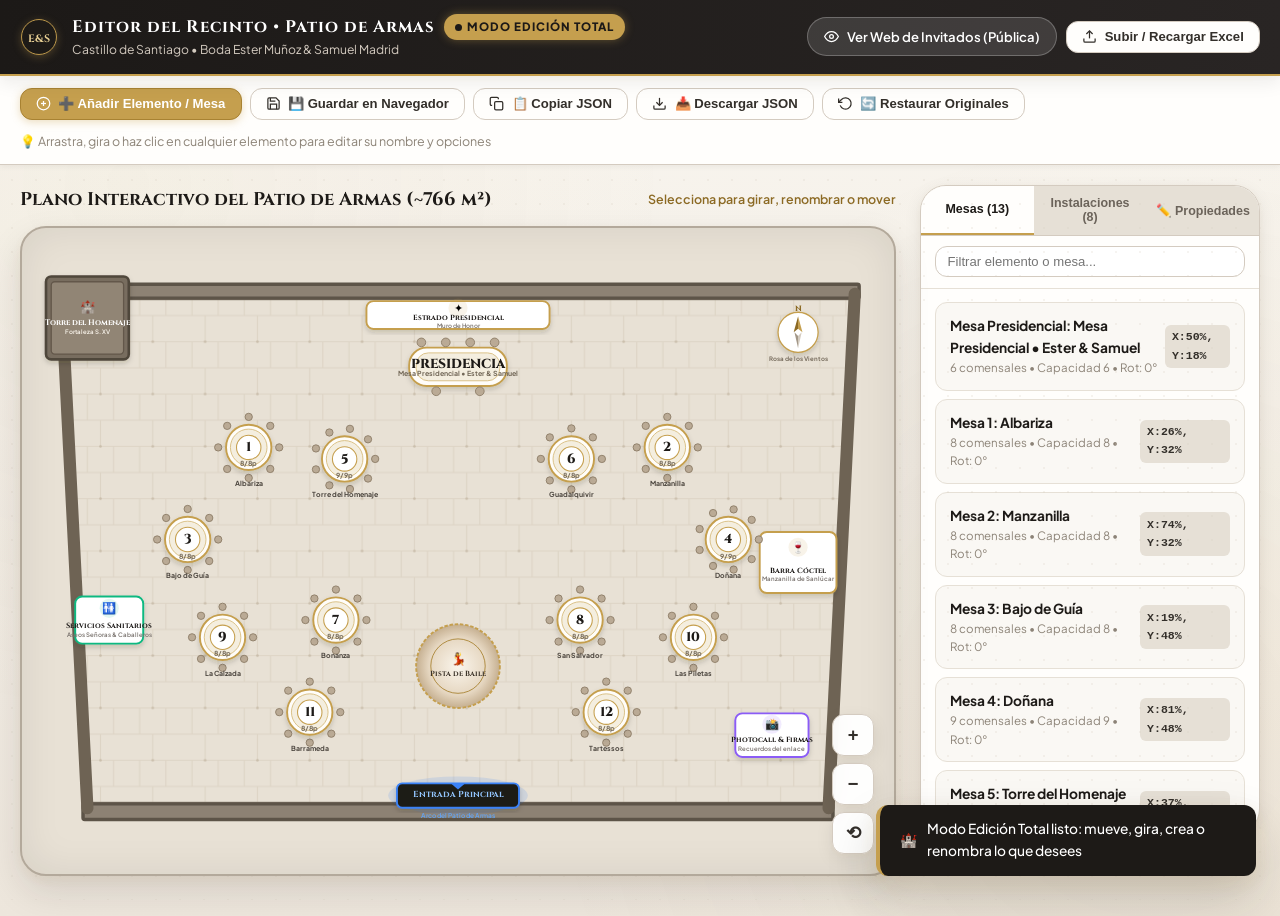
==== organizador.html @ 5292af9f "Add files via upload" ====
<!DOCTYPE html>
<html lang="es" class="organizer-page">
<head>
  <meta charset="UTF-8">
  <meta name="viewport" content="width=device-width, initial-scale=1.0, maximum-scale=5.0, user-scalable=yes">
  <title>Editor Total del Recinto • Plano del Castillo de Santiago | Boda Ester & Samuel</title>
  
  <meta name="robots" content="noindex, nofollow">
  <meta name="theme-color" content="#1C1917">
  
  <!-- Favicon Monogram -->
  <link rel="icon" type="image/svg+xml" href="data:image/svg+xml,<svg xmlns='http://www.w3.org/2000/svg' viewBox='0 0 100 100'><circle cx='50' cy='50' r='48' fill='%231D1A17' stroke='%23C59F4E' stroke-width='4'/><text x='50' y='60' font-family='Cinzel,serif' font-size='38' font-weight='bold' fill='%23C59F4E' text-anchor='middle'>E&amp;S</text></svg>">

  <!-- Stylesheet -->
  <link rel="stylesheet" href="styles.css">
</head>
<body class="organizer-page">

  <!-- ========================================================================
       Top Bar (Organizer Exclusive)
       ======================================================================== -->
  <header class="organizer-topbar">
    <div class="organizer-topbar-container">
      <div class="organizer-brand">
        <!-- SVG Monogram Crest -->
        <svg class="brand-crest" viewBox="0 0 100 100" fill="none" xmlns="http://www.w3.org/2000/svg" style="width: 38px; height: 38px;">
          <circle cx="50" cy="50" r="46" fill="#1D1A17" stroke="#C59F4E" stroke-width="2.5"/>
          <text x="50" y="64" font-family="'Cinzel', serif" font-size="28" font-weight="700" fill="#E6CE93" text-anchor="middle">E&amp;S</text>
        </svg>
        <div style="display: flex; flex-direction: column;">
          <div style="display: flex; align-items: center; gap: 0.6rem;">
            <span style="font-family: var(--font-serif); font-size: 1.05rem; font-weight: 700; letter-spacing: 1px;">Editor del Recinto &bull; Patio de Armas</span>
            <span class="organizer-badge-live">Modo Edición Total</span>
          </div>
          <span style="font-size: 0.76rem; color: var(--stone-300);">Castillo de Santiago &bull; Boda Ester Muñoz &amp; Samuel Madrid</span>
        </div>
      </div>

      <div class="organizer-topbar-actions">
        <a href="index.html" class="btn-guest-view" target="_blank" title="Abrir la versión pública para invitados">
          <svg width="15" height="15" viewBox="0 0 24 24" fill="none" stroke="currentColor" stroke-width="2">
            <path d="M1 12s4-8 11-8 11 8 11 8-4 8-11 8-11-8-11-8z"></path>
            <circle cx="12" cy="12" r="3"></circle>
          </svg>
          <span>Ver Web de Invitados (Pública)</span>
        </a>
        <button id="btn-open-upload" class="btn-cmd" title="Actualizar comensales desde Excel">
          <svg width="15" height="15" viewBox="0 0 24 24" fill="none" stroke="currentColor" stroke-width="2">
            <path d="M21 15v4a2 2 0 0 1-2 2H5a2 2 0 0 1-2-2v-4"></path>
            <polyline points="17 8 12 3 7 8"></polyline>
            <line x1="12" y1="3" x2="12" y2="15"></line>
          </svg>
          <span>Subir / Recargar Excel</span>
        </button>
      </div>
    </div>
  </header>

  <!-- ========================================================================
       Sticky Command Bar
       ======================================================================== -->
  <div class="organizer-command-bar">
    <div class="organizer-command-container">
      <div class="organizer-cmd-group">
        <button id="btn-open-add-modal" class="btn-cmd primary" title="Añadir una mesa, servicio, barra o elemento">
          <svg width="15" height="15" viewBox="0 0 24 24" fill="none" stroke="currentColor" stroke-width="2">
            <circle cx="12" cy="12" r="10"></circle>
            <line x1="12" y1="8" x2="12" y2="16"></line>
            <line x1="8" y1="12" x2="16" y2="12"></line>
          </svg>
          <span>➕ Añadir Elemento / Mesa</span>
        </button>

        <button id="btn-save-local" class="btn-cmd" title="Guarda las nuevas posiciones en la memoria de este navegador">
          <svg width="15" height="15" viewBox="0 0 24 24" fill="none" stroke="currentColor" stroke-width="2">
            <path d="M19 21H5a2 2 0 0 1-2-2V5a2 2 0 0 1 2-2h11l5 5v11a2 2 0 0 1-2 2z"></path>
            <polyline points="17 21 17 13 7 13 7 21"></polyline>
            <polyline points="7 3 7 8 15 8"></polyline>
          </svg>
          <span>💾 Guardar en Navegador</span>
        </button>

        <button id="btn-copy-json" class="btn-cmd" title="Copia el JSON con las coordenadas para pegar en mesas-config.json">
          <svg width="15" height="15" viewBox="0 0 24 24" fill="none" stroke="currentColor" stroke-width="2">
            <rect x="9" y="9" width="13" height="13" rx="2" ry="2"></rect>
            <path d="M5 15H4a2 2 0 0 1-2-2V4a2 2 0 0 1 2-2h9a2 2 0 0 1 2 2v1"></path>
          </svg>
          <span>📋 Copiar JSON</span>
        </button>

        <button id="btn-download-json" class="btn-cmd" title="Descarga el archivo mesas-config.json completo">
          <svg width="15" height="15" viewBox="0 0 24 24" fill="none" stroke="currentColor" stroke-width="2">
            <path d="M21 15v4a2 2 0 0 1-2 2H5a2 2 0 0 1-2-2v-4"></path>
            <polyline points="7 10 12 15 17 10"></polyline>
            <line x1="12" y1="15" x2="12" y2="3"></line>
          </svg>
          <span>📥 Descargar JSON</span>
        </button>

        <button id="btn-reset-positions" class="btn-cmd" title="Restaura la distribución a las coordenadas por defecto">
          <svg width="15" height="15" viewBox="0 0 24 24" fill="none" stroke="currentColor" stroke-width="2">
            <polyline points="1 4 1 10 7 10"></polyline>
            <path d="M3.51 15a9 9 0 1 0 2.13-9.36L1 10"></path>
          </svg>
          <span>🔄 Restaurar Originales</span>
        </button>
      </div>

      <div style="font-size: 0.78rem; color: var(--stone-500); display: flex; align-items: center; gap: 0.5rem;">
        <span>💡 Arrastra, gira o haz clic en cualquier elemento para editar su nombre y opciones</span>
      </div>
    </div>
  </div>

  <!-- ========================================================================
       Organizer Main Workspace: 2-Column Map + Dynamic Inspector
       ======================================================================== -->
  <main class="organizer-workspace">

    <!-- Column 1: Interactive SVG Map (Drag & Drop Canvas) -->
    <div style="display: flex; flex-direction: column; gap: 0.75rem;">
      <div style="display: flex; align-items: center; justify-content: space-between;">
        <h2 style="font-family: var(--font-serif); font-size: 1.15rem; font-weight: 700; color: var(--stone-900);">
          Plano Interactivo del Patio de Armas (~766 m²)
        </h2>
        <span style="font-size: 0.78rem; color: var(--gold-700); font-weight: 600;">
          Selecciona para girar, renombrar o mover
        </span>
      </div>

      <!-- Map Viewport Container -->
      <div class="map-canvas-container" id="map-container" style="height: 650px;">

        <!-- Floating Live Drag Coordinate HUD -->
        <div class="drag-hud" id="drag-hud">
          <span id="hud-name">Elemento</span>: X: <span id="hud-x">0%</span>, Y: <span id="hud-y">0%</span> | Rot: <span id="hud-rot">0°</span>
        </div>

        <!-- Floating Zoom & Reset Buttons -->
        <div class="map-floating-controls">
          <button class="floating-btn" id="btn-zoom-in" title="Acercar plano (+)">+</button>
          <button class="floating-btn" id="btn-zoom-out" title="Alejar plano (-)">−</button>
          <button class="floating-btn" id="btn-zoom-reset" title="Restablecer vista centrada">⟲</button>
        </div>

        <!-- High-Fidelity SVG Interactive Map -->
        <svg 
          id="venue-svg" 
          viewBox="0 0 1000 660" 
          preserveAspectRatio="xMidYMid meet"
          xmlns="http://www.w3.org/2000/svg"
        >
          <defs>
            <pattern id="flagstone-pattern" width="60" height="60" patternUnits="userSpaceOnUse">
              <rect width="60" height="60" fill="#E8E1D5"/>
              <path d="M0 0 h60 M0 30 h60 M0 60 h60 M30 0 v30 M15 30 v30 M45 30 v30" stroke="#DDD4C5" stroke-width="1.2"/>
              <circle cx="30" cy="30" r="1.5" fill="#C9BDAA"/>
            </pattern>

            <radialGradient id="dance-floor-grad" cx="50%" cy="50%" r="50%">
              <stop offset="0%" stop-color="#FAF5EC"/>
              <stop offset="70%" stop-color="#E5D6C0"/>
              <stop offset="100%" stop-color="#C5AF90"/>
            </radialGradient>

            <filter id="table-shadow" x="-20%" y="-20%" width="140%" height="140%">
              <feDropShadow dx="0" dy="3" stdDeviation="3" flood-color="#1D1A17" flood-opacity="0.18"/>
            </filter>
          </defs>

          <!-- Transform group for Pan & Zoom -->
          <g id="map-viewport-group">
            
            <!-- Courtyard Outer Stone Boundary & Floor -->
            <polygon 
              points="45,40 955,40 925,620 75,620" 
              fill="url(#flagstone-pattern)" 
              stroke="#8D8274" 
              stroke-width="5"
            />

            <!-- Historic Crenellated Walls -->
            <g class="svg-castle-walls">
              <rect x="40" y="24" width="920" height="16" class="svg-castle-wall" rx="2"/>
              <rect x="70" y="620" width="860" height="18" class="svg-castle-wall" rx="2"/>
              <line x1="45" y1="35" x2="75" y2="625" stroke="#6E6354" stroke-width="14" stroke-linecap="round"/>
              <line x1="955" y1="35" x2="925" y2="625" stroke="#6E6354" stroke-width="14" stroke-linecap="round"/>
            </g>

            <!-- Dynamic Venue Elements Layer (All draggable, editable, rotatable, deletable) -->
            <g id="elements-layer">
              <!-- Rendered dynamically -->
            </g>

            <!-- Dynamic Tables Layer (All draggable, editable, rotatable, deletable) -->
            <g id="tables-layer">
              <!-- Rendered dynamically -->
            </g>

            <!-- Selection Gizmo Layer -->
            <g id="gizmo-layer" style="display: none; pointer-events: none;">
              <rect id="gizmo-box" class="svg-gizmo-ring" x="0" y="0" width="0" height="0" rx="8"/>
            </g>

          </g>
        </svg>

      </div>
    </div>

    <!-- Column 2: Live Inspector Sidebar with Tabs & Edit Form -->
    <aside class="organizer-inspector">
      
      <!-- Inspector Tabs -->
      <div class="inspector-tabs">
        <button class="inspector-tab-btn active" id="tab-btn-tables" data-tab="tables">
          Mesas (<span id="badge-tab-tables">13</span>)
        </button>
        <button class="inspector-tab-btn" id="tab-btn-elements" data-tab="elements">
          Instalaciones (<span id="badge-tab-elements">8</span>)
        </button>
        <button class="inspector-tab-btn" id="tab-btn-edit" data-tab="edit">
          ✏️ Propiedades
        </button>
      </div>

      <!-- Search & Filter bar for lists -->
      <div id="inspector-search-container" style="padding: 0.65rem 0.85rem; border-bottom: 1px solid var(--stone-200); background: var(--stone-white);">
        <input 
          type="text" 
          id="inspector-filter" 
          placeholder="Filtrar elemento o mesa..." 
          style="width: 100%; padding: 0.45rem 0.75rem; border: 1px solid var(--stone-300); border-radius: var(--radius-md); font-size: 0.82rem; outline: none;"
        />
      </div>

      <!-- Tab Content 1: Tables List -->
      <div class="inspector-body" id="tab-content-tables">
        <!-- Rendered dynamically -->
      </div>

      <!-- Tab Content 2: Elements List -->
      <div class="inspector-body" id="tab-content-elements" style="display: none;">
        <!-- Rendered dynamically -->
      </div>

      <!-- Tab Content 3: Active Item Property Editor -->
      <div class="inspector-body" id="tab-content-edit" style="display: none;">
        <div id="edit-form-container">
          <!-- Dynamically populated when an element or table is selected -->
          <div style="padding: 2rem 1rem; text-align: center; color: var(--stone-500); font-size: 0.85rem;">
            👆 Haz clic en cualquier mesa o elemento del plano o de la lista para editar su nombre, rotación y características.
          </div>
        </div>
      </div>

    </aside>

  </main>

  <!-- ========================================================================
       Modal: Add New Element or Table ("➕ Añadir Elemento / Mesa")
       ======================================================================== -->
  <div class="modal-backdrop" id="modal-add-element" role="dialog" aria-modal="true" aria-labelledby="modal-add-title">
    <div class="modal-card" style="max-width: 640px;">
      <div class="modal-header">
        <h3 class="modal-title" id="modal-add-title">¿Qué deseas añadir al plano?</h3>
        <button class="modal-close-btn" id="btn-close-add-modal" title="Cerrar ventana">
          <svg width="20" height="20" viewBox="0 0 24 24" fill="none" stroke="currentColor" stroke-width="2">
            <line x1="18" y1="6" x2="6" y2="18"></line>
            <line x1="6" y1="6" x2="18" y2="18"></line>
          </svg>
        </button>
      </div>
      <div class="modal-body">
        <p style="font-size: 0.84rem; color: var(--stone-600); margin-bottom: 0.85rem;">
          Selecciona una plantilla para colocarla en el centro del plano. Luego podrás arrastrarla, girarla y personalizar su nombre.
        </p>

        <div class="template-grid">
          <div class="template-card" data-create-type="table-circle">
            <div class="template-icon">⭕</div>
            <div class="template-title">Mesa Circular</div>
            <div class="template-desc">Para 8 a 12 invitados</div>
          </div>

          <div class="template-card" data-create-type="table-oval">
            <div class="template-icon">🔲</div>
            <div class="template-title">Mesa Imperial / Oval</div>
            <div class="template-desc">Presidencial o rectangular</div>
          </div>

          <div class="template-card" data-create-type="bar">
            <div class="template-icon">🍷</div>
            <div class="template-title">Barra Cóctel</div>
            <div class="template-desc">Bebidas y Manzanilla</div>
          </div>

          <div class="template-card" data-create-type="photocall">
            <div class="template-icon">📸</div>
            <div class="template-title">Photocall</div>
            <div class="template-desc">Rincón de fotos y firmas</div>
          </div>

          <div class="template-card" data-create-type="dancefloor">
            <div class="template-icon">💃</div>
            <div class="template-title">Pista de Baile</div>
            <div class="template-desc">Área central de fiesta</div>
          </div>

          <div class="template-card" data-create-type="stage">
            <div class="template-icon">🎵</div>
            <div class="template-title">Escenario / DJ</div>
            <div class="template-desc">Música en vivo o sonido</div>
          </div>

          <div class="template-card" data-create-type="restrooms">
            <div class="template-icon">🚻</div>
            <div class="template-title">Servicios / Aseos</div>
            <div class="template-desc">Aseos del recinto</div>
          </div>

          <div class="template-card" data-create-type="entrance">
            <div class="template-icon">🚪</div>
            <div class="template-title">Entrada / Acceso</div>
            <div class="template-desc">Arco o puerta de acceso</div>
          </div>

          <div class="template-card" data-create-type="chillout">
            <div class="template-icon">🛋️</div>
            <div class="template-title">Zona Chillout</div>
            <div class="template-desc">Sillones y carpa descanso</div>
          </div>

          <div class="template-card" data-create-type="candybar">
            <div class="template-icon">🍬</div>
            <div class="template-title">Candy Bar</div>
            <div class="template-desc">Mesa dulce o postres</div>
          </div>

          <div class="template-card" data-create-type="decor">
            <div class="template-icon">🌸</div>
            <div class="template-title">Decoración / Flores</div>
            <div class="template-desc">Centro floral o fuente</div>
          </div>

          <div class="template-card" data-create-type="compass">
            <div class="template-icon">🧭</div>
            <div class="template-title">Rosa de los Vientos</div>
            <div class="template-desc">Brújula náutica</div>
          </div>
        </div>
      </div>
    </div>
  </div>

  <!-- ========================================================================
       Modal: Upload & Data Management ("Cargar Hoja Excel")
       ======================================================================== -->
  <div class="modal-backdrop" id="modal-upload" role="dialog" aria-modal="true" aria-labelledby="modal-upload-title">
    <div class="modal-card" style="max-width: 580px;">
      <div class="modal-header">
        <h3 class="modal-title" id="modal-upload-title">Actualizar Lista de Invitados (Excel)</h3>
        <button class="modal-close-btn" id="btn-close-upload" title="Cerrar ventana">
          <svg width="20" height="20" viewBox="0 0 24 24" fill="none" stroke="currentColor" stroke-width="2">
            <line x1="18" y1="6" x2="6" y2="18"></line>
            <line x1="6" y1="6" x2="18" y2="18"></line>
          </svg>
        </button>
      </div>
      <div class="modal-body">
        <p style="font-size: 0.88rem; color: var(--stone-600); margin-bottom: 1.25rem;">
          Sube un nuevo archivo Excel (<code>.xlsx</code> / <code>.xls</code>), <code>.csv</code> o <code>.json</code>. 
          Las mesas se reorganizarán y agruparán automáticamente según los datos del archivo.
        </p>

        <!-- Hidden real file input -->
        <input type="file" id="excel-file-input" accept=".xlsx, .xls, .csv, .json" style="display: none;">

        <!-- Dropzone Clickable Area -->
        <div class="upload-dropzone" id="upload-dropzone">
          <div class="upload-dropzone-icon">📊</div>
          <div class="upload-dropzone-text">Arrastra aquí tu nuevo archivo Excel o haz clic</div>
          <div class="upload-dropzone-subtext">Formatos admitidos: .xlsx, .xls, .csv, .json</div>
        </div>

        <div style="margin-top: 1.25rem; display: flex; justify-content: space-between; align-items: center;">
          <button class="btn-cmd" id="btn-reload-default" style="font-size: 0.8rem;">
            🔄 Recargar invitados.xlsx original
          </button>
          <span style="font-size: 0.75rem; color: var(--stone-500);">Procesamiento local seguro</span>
        </div>
      </div>
    </div>
  </div>

  <!-- Toast Container -->
  <div class="toast-container" id="toast-container"></div>

  <!-- Scripts -->
  <script src="vendor/xlsx.full.min.js"></script>
  <script>
    if (typeof XLSX === 'undefined') {
      const script = document.createElement('script');
      script.src = 'https://cdn.jsdelivr.net/npm/xlsx@0.18.5/dist/xlsx.full.min.js';
      document.head.appendChild(script);
    }
  </script>
  <script src="organizador.js"></script>
</body>
</html>
---- styles.css ----
/* ==========================================================================
   BODA REAL EN EL CASTILLO DE SANTIAGO - SANLÚCAR DE BARRAMEDA
   Design System & Style Architecture
   Aesthetic: Refined Andalusian Fortress Luxury, Warm Stone & Soft Champagne
   ========================================================================== */

@import url('https://fonts.googleapis.com/css2?family=Cinzel:wght@400;600;700;800&family=Plus+Jakarta+Sans:wght@300;400;500;600;700&family=Alex+Brush&display=swap');

:root {
  /* Color Palette: Warm Castilian Stone, Champagne Gold & Antique Bronze */
  --stone-950: #141210;
  --stone-900: #1D1A17;
  --stone-850: #25221E;
  --stone-800: #332F2A;
  --stone-700: #4B453E;
  --stone-600: #6B635A;
  --stone-500: #8C8377;
  --stone-400: #B3A99B;
  --stone-300: #D4CBC0;
  --stone-200: #E6E0D6;
  --stone-100: #F4F0E8;
  --stone-50:  #FAF8F4;
  --stone-white: #FFFEFC;

  /* Royal Champagne & Andalusian Gold */
  --gold-700: #8C6A24;
  --gold-600: #A88232;
  --gold-500: #C59F4E;
  --gold-400: #D8B568;
  --gold-300: #E7CC8E;
  --gold-200: #F3E3B9;
  --gold-100: #FBF4E3;
  --gold-glow: rgba(197, 159, 78, 0.35);

  /* Accents */
  --wine-800: #571626;
  --wine-600: #7E2037;
  --wine-100: #F7EAEF;
  --emerald-600: #236B4D;
  --emerald-100: #E9F4EE;
  --amber-500: #D97706;

  /* Typography */
  --font-serif: 'Cinzel', Georgia, 'Times New Roman', serif;
  --font-sans: 'Plus Jakarta Sans', -apple-system, BlinkMacSystemFont, 'Segoe UI', Roboto, sans-serif;
  --font-script: 'Alex Brush', cursive;

  /* Elevation & Shadows */
  --shadow-sm: 0 2px 6px rgba(29, 26, 23, 0.05);
  --shadow-md: 0 6px 18px rgba(29, 26, 23, 0.08), 0 2px 6px rgba(197, 159, 78, 0.04);
  --shadow-lg: 0 16px 36px rgba(29, 26, 23, 0.12), 0 4px 12px rgba(197, 159, 78, 0.08);
  --shadow-xl: 0 24px 50px rgba(29, 26, 23, 0.18), 0 6px 20px rgba(197, 159, 78, 0.12);
  --shadow-gold: 0 0 24px rgba(197, 159, 78, 0.45);

  /* Radii */
  --radius-sm: 6px;
  --radius-md: 12px;
  --radius-lg: 18px;
  --radius-xl: 26px;
  --radius-full: 9999px;

  /* Transitions */
  --transition-fast: 150ms cubic-bezier(0.4, 0, 0.2, 1);
  --transition-normal: 250ms cubic-bezier(0.4, 0, 0.2, 1);
  --transition-smooth: 400ms cubic-bezier(0.16, 1, 0.3, 1);

  /* Layout */
  --header-height: 72px;
  --container-max: 1200px;
}

/* Base Reset & Box Sizing */
*, *::before, *::after {
  box-sizing: border-box;
  margin: 0;
  padding: 0;
}

html {
  font-size: 16px;
  scroll-behavior: smooth;
  -webkit-text-size-adjust: 100%;
}

body {
  font-family: var(--font-sans);
  background-color: var(--stone-100);
  background-image: 
    radial-gradient(circle at 10% 20%, rgba(197, 159, 78, 0.05) 0%, transparent 40%),
    radial-gradient(circle at 90% 80%, rgba(197, 159, 78, 0.06) 0%, transparent 45%),
    linear-gradient(180deg, #F9F6F0 0%, #EDE6DC 100%);
  color: var(--stone-800);
  line-height: 1.6;
  min-height: 100vh;
  display: flex;
  flex-direction: column;
  overflow-x: hidden;
  position: relative;
}

/* Subtle architectural stone texture overlay */
body::before {
  content: "";
  position: fixed;
  top: 0;
  left: 0;
  right: 0;
  bottom: 0;
  background-image: radial-gradient(var(--stone-300) 0.75px, transparent 0.75px);
  background-size: 24px 24px;
  opacity: 0.22;
  pointer-events: none;
  z-index: 0;
}

/* Confetti Canvas */
#confetti-canvas {
  position: fixed;
  top: 0;
  left: 0;
  width: 100%;
  height: 100%;
  pointer-events: none;
  z-index: 9999;
}

/* ==========================================================================
   Header & Brand Monogram
   ========================================================================== */
.site-header {
  position: sticky;
  top: 0;
  z-index: 100;
  background: rgba(250, 248, 244, 0.92);
  backdrop-filter: blur(12px);
  -webkit-backdrop-filter: blur(12px);
  border-bottom: 1px solid rgba(197, 159, 78, 0.28);
  box-shadow: var(--shadow-sm);
  transition: all var(--transition-normal);
}

.header-container {
  max-width: var(--container-max);
  margin: 0 auto;
  padding: 0.65rem 1.25rem;
  display: flex;
  align-items: center;
  justify-content: space-between;
  gap: 1rem;
}

.brand-wrapper {
  display: flex;
  align-items: center;
  gap: 0.85rem;
  text-decoration: none;
  color: inherit;
}

.brand-crest {
  width: 44px;
  height: 44px;
  flex-shrink: 0;
  filter: drop-shadow(0 2px 4px rgba(197, 159, 78, 0.3));
  transition: transform var(--transition-smooth);
}

.brand-wrapper:hover .brand-crest {
  transform: scale(1.06) rotate(2deg);
}

.brand-text {
  display: flex;
  flex-direction: column;
}

.brand-subtitle-script {
  font-family: var(--font-script);
  font-size: 1.15rem;
  color: var(--gold-600);
  line-height: 1;
  letter-spacing: 0.5px;
}

.brand-title {
  font-family: var(--font-serif);
  font-size: 1.15rem;
  font-weight: 700;
  color: var(--stone-900);
  letter-spacing: 1.5px;
  text-transform: uppercase;
  line-height: 1.2;
}

.brand-venue {
  font-size: 0.72rem;
  font-weight: 600;
  letter-spacing: 1px;
  color: var(--stone-600);
  text-transform: uppercase;
}

.header-actions {
  display: flex;
  align-items: center;
  gap: 0.5rem;
}

.btn-icon {
  display: inline-flex;
  align-items: center;
  justify-content: center;
  width: 40px;
  height: 40px;
  border-radius: var(--radius-full);
  border: 1px solid var(--stone-300);
  background: var(--stone-white);
  color: var(--stone-700);
  cursor: pointer;
  transition: all var(--transition-fast);
}

.btn-icon:hover {
  background: var(--gold-100);
  border-color: var(--gold-500);
  color: var(--gold-700);
  transform: translateY(-1px);
}

.btn-outline {
  display: inline-flex;
  align-items: center;
  gap: 0.5rem;
  padding: 0.5rem 1rem;
  border-radius: var(--radius-full);
  border: 1px solid rgba(197, 159, 78, 0.45);
  background: var(--stone-white);
  color: var(--stone-800);
  font-size: 0.82rem;
  font-weight: 600;
  letter-spacing: 0.5px;
  cursor: pointer;
  transition: all var(--transition-fast);
}

.btn-outline:hover {
  background: var(--gold-500);
  color: #fff;
  border-color: var(--gold-600);
  box-shadow: 0 4px 12px var(--gold-glow);
}

/* ==========================================================================
   Hero Section & Welcome Callout
   ========================================================================== */
.hero-section {
  position: relative;
  max-width: var(--container-max);
  margin: 1.5rem auto 1rem;
  padding: 0 1.25rem;
  text-align: center;
}

.hero-ornament {
  display: flex;
  align-items: center;
  justify-content: center;
  gap: 1rem;
  margin-bottom: 0.5rem;
}

.hero-ornament-line {
  width: 60px;
  height: 1px;
  background: linear-gradient(90deg, transparent, var(--gold-500), transparent);
}

.hero-ornament-icon {
  color: var(--gold-500);
  font-size: 1rem;
}

.hero-date-badge {
  display: inline-flex;
  align-items: center;
  gap: 0.4rem;
  padding: 0.35rem 0.9rem;
  background: rgba(197, 159, 78, 0.12);
  border: 1px solid rgba(197, 159, 78, 0.3);
  border-radius: var(--radius-full);
  font-size: 0.78rem;
  font-weight: 600;
  color: var(--gold-700);
  letter-spacing: 1px;
  text-transform: uppercase;
  margin-bottom: 0.75rem;
}

.hero-title {
  font-family: var(--font-serif);
  font-size: clamp(1.8rem, 4vw, 2.8rem);
  font-weight: 700;
  color: var(--stone-950);
  letter-spacing: 2px;
  line-height: 1.2;
  margin-bottom: 0.5rem;
}

.hero-subtitle {
  font-family: var(--font-sans);
  font-size: clamp(0.95rem, 2vw, 1.15rem);
  color: var(--stone-600);
  max-width: 640px;
  margin: 0 auto 1.5rem;
  font-weight: 400;
}

/* ==========================================================================
   Search Module: Predictive / Autocomplete Bar
   ========================================================================== */
.search-container {
  max-width: 680px;
  margin: 0 auto 1.5rem;
  position: relative;
  z-index: 40;
}

.search-box-wrapper {
  position: relative;
  display: flex;
  align-items: center;
  background: var(--stone-white);
  border: 1.5px solid var(--stone-300);
  border-radius: var(--radius-full);
  padding: 0.4rem 0.6rem 0.4rem 1.25rem;
  box-shadow: var(--shadow-md);
  transition: all var(--transition-normal);
}

.search-box-wrapper:focus-within {
  border-color: var(--gold-500);
  box-shadow: 0 0 0 4px var(--gold-glow), var(--shadow-lg);
  transform: translateY(-1px);
}

.search-icon {
  color: var(--gold-600);
  margin-right: 0.75rem;
  flex-shrink: 0;
  display: flex;
  align-items: center;
}

.search-input {
  flex: 1;
  border: none;
  outline: none;
  background: transparent;
  font-family: var(--font-sans);
  font-size: 1.05rem;
  color: var(--stone-900);
  font-weight: 500;
  padding: 0.5rem 0;
}

.search-input::placeholder {
  color: var(--stone-400);
  font-weight: 400;
}

.search-clear-btn {
  background: transparent;
  border: none;
  color: var(--stone-400);
  cursor: pointer;
  padding: 0.4rem;
  border-radius: var(--radius-full);
  display: none;
  align-items: center;
  justify-content: center;
  transition: color var(--transition-fast);
}

.search-clear-btn:hover {
  color: var(--stone-800);
}

.search-clear-btn.active {
  display: flex;
}

.search-badge-count {
  font-size: 0.75rem;
  font-weight: 700;
  background: var(--gold-100);
  color: var(--gold-700);
  border: 1px solid var(--gold-300);
  border-radius: var(--radius-full);
  padding: 0.25rem 0.7rem;
  margin-left: 0.5rem;
  white-space: nowrap;
}

/* Autocomplete Dropdown List */
.autocomplete-dropdown {
  position: absolute;
  top: calc(100% + 8px);
  left: 0;
  right: 0;
  background: rgba(255, 255, 255, 0.98);
  backdrop-filter: blur(16px);
  border: 1px solid rgba(197, 159, 78, 0.35);
  border-radius: var(--radius-lg);
  box-shadow: var(--shadow-xl);
  max-height: 380px;
  overflow-y: auto;
  z-index: 50;
  display: none;
  animation: dropSlideDown 200ms cubic-bezier(0.16, 1, 0.3, 1);
}

.autocomplete-dropdown.active {
  display: block;
}

@keyframes dropSlideDown {
  from {
    opacity: 0;
    transform: translateY(-8px);
  }
  to {
    opacity: 1;
    transform: translateY(0);
  }
}

.autocomplete-item {
  padding: 0.85rem 1.25rem;
  display: flex;
  align-items: center;
  justify-content: space-between;
  gap: 1rem;
  cursor: pointer;
  border-bottom: 1px solid var(--stone-100);
  transition: all var(--transition-fast);
}

.autocomplete-item:last-child {
  border-bottom: none;
}

.autocomplete-item:hover,
.autocomplete-item.highlighted {
  background: var(--gold-100);
  padding-left: 1.5rem;
}

.autocomplete-item-name {
  font-size: 0.95rem;
  font-weight: 600;
  color: var(--stone-900);
}

.autocomplete-item-match {
  color: var(--gold-700);
  font-weight: 700;
  text-decoration: underline;
  text-underline-offset: 3px;
}

.autocomplete-item-table {
  font-size: 0.78rem;
  font-weight: 700;
  padding: 0.3rem 0.75rem;
  border-radius: var(--radius-full);
  background: var(--stone-white);
  border: 1px solid var(--stone-300);
  color: var(--stone-700);
  white-space: nowrap;
  display: flex;
  align-items: center;
  gap: 0.35rem;
}

.autocomplete-item:hover .autocomplete-item-table,
.autocomplete-item.highlighted .autocomplete-item-table {
  background: var(--gold-500);
  color: #fff;
  border-color: var(--gold-600);
}

.autocomplete-empty {
  padding: 1.5rem;
  text-align: center;
  color: var(--stone-500);
  font-size: 0.9rem;
}

/* ==========================================================================
   Guest Result Card (Highlight on selection)
   ========================================================================== */
.guest-result-wrapper {
  max-width: 820px;
  margin: 0 auto 1.75rem;
  padding: 0 1.25rem;
  display: none;
  animation: cardFadeUp 350ms cubic-bezier(0.16, 1, 0.3, 1);
}

.guest-result-wrapper.active {
  display: block;
}

@keyframes cardFadeUp {
  from {
    opacity: 0;
    transform: translateY(14px) scale(0.98);
  }
  to {
    opacity: 1;
    transform: translateY(0) scale(1);
  }
}

.guest-card {
  background: linear-gradient(135deg, rgba(255, 255, 255, 0.95) 0%, rgba(251, 246, 237, 0.95) 100%);
  border: 1.5px solid var(--gold-400);
  border-radius: var(--radius-xl);
  box-shadow: var(--shadow-lg), 0 0 20px rgba(197, 159, 78, 0.15);
  overflow: hidden;
  position: relative;
}

.guest-card-header {
  background: linear-gradient(90deg, var(--stone-900) 0%, var(--stone-850) 100%);
  color: #fff;
  padding: 1.25rem 1.5rem;
  display: flex;
  align-items: center;
  justify-content: space-between;
  gap: 1rem;
  border-bottom: 2px solid var(--gold-500);
}

.guest-card-greeting {
  display: flex;
  flex-direction: column;
}

.guest-welcome-tag {
  font-family: var(--font-script);
  font-size: 1.35rem;
  color: var(--gold-300);
  line-height: 1;
}

.guest-name-title {
  font-family: var(--font-serif);
  font-size: 1.35rem;
  font-weight: 700;
  letter-spacing: 1px;
  color: #fff;
}

.guest-dismiss-btn {
  background: rgba(255, 255, 255, 0.12);
  border: 1px solid rgba(255, 255, 255, 0.2);
  color: #fff;
  width: 32px;
  height: 32px;
  border-radius: var(--radius-full);
  display: flex;
  align-items: center;
  justify-content: center;
  cursor: pointer;
  transition: background var(--transition-fast);
}

.guest-dismiss-btn:hover {
  background: rgba(255, 255, 255, 0.25);
}

.guest-card-body {
  padding: 1.5rem;
  display: grid;
  grid-template-columns: 220px 1fr;
  gap: 1.5rem;
}

@media (max-width: 768px) {
  .guest-card-body {
    grid-template-columns: 1fr;
  }
}

/* Big Table Badge */
.table-highlight-badge {
  background: var(--stone-white);
  border: 1.5px solid var(--gold-300);
  border-radius: var(--radius-lg);
  padding: 1.5rem 1rem;
  text-align: center;
  display: flex;
  flex-direction: column;
  align-items: center;
  justify-content: center;
  box-shadow: var(--shadow-sm);
  position: relative;
  overflow: hidden;
}

.table-highlight-badge::before {
  content: "";
  position: absolute;
  top: 0;
  left: 0;
  right: 0;
  height: 5px;
  background: linear-gradient(90deg, var(--gold-400), var(--gold-600));
}

.badge-table-label {
  font-family: var(--font-serif);
  font-size: 0.82rem;
  font-weight: 700;
  color: var(--gold-700);
  letter-spacing: 1.5px;
  text-transform: uppercase;
}

.badge-table-num {
  font-family: var(--font-serif);
  font-size: 3.2rem;
  font-weight: 800;
  color: var(--stone-900);
  line-height: 1;
  margin: 0.25rem 0;
}

.badge-table-num.presidential {
  font-size: 2.2rem;
  color: var(--gold-600);
}

.badge-table-theme {
  font-size: 0.92rem;
  font-weight: 700;
  color: var(--stone-700);
  margin-top: 0.25rem;
}

.badge-table-desc {
  font-size: 0.75rem;
  color: var(--stone-500);
  margin-top: 0.25rem;
}

.badge-action-btn {
  margin-top: 1rem;
  width: 100%;
  padding: 0.55rem 0.85rem;
  border-radius: var(--radius-full);
  border: none;
  background: var(--gold-500);
  color: #fff;
  font-weight: 600;
  font-size: 0.82rem;
  letter-spacing: 0.5px;
  cursor: pointer;
  display: flex;
  align-items: center;
  justify-content: center;
  gap: 0.4rem;
  transition: all var(--transition-fast);
  box-shadow: 0 4px 10px var(--gold-glow);
}

.badge-action-btn:hover {
  background: var(--gold-600);
  transform: translateY(-1px);
}

/* Companions & Route details */
.guest-details-column {
  display: flex;
  flex-direction: column;
  gap: 1.25rem;
}

.companions-header {
  display: flex;
  align-items: center;
  justify-content: space-between;
  margin-bottom: 0.6rem;
}

.companions-title {
  font-family: var(--font-serif);
  font-size: 0.95rem;
  font-weight: 700;
  color: var(--stone-900);
  letter-spacing: 0.5px;
  display: flex;
  align-items: center;
  gap: 0.5rem;
}

.companions-count {
  font-size: 0.75rem;
  font-weight: 700;
  color: var(--stone-600);
  background: var(--stone-200);
  padding: 0.15rem 0.5rem;
  border-radius: var(--radius-full);
}

.companions-grid {
  display: flex;
  flex-wrap: wrap;
  gap: 0.45rem;
}

.companion-chip {
  display: inline-flex;
  align-items: center;
  gap: 0.45rem;
  padding: 0.35rem 0.75rem;
  background: var(--stone-white);
  border: 1px solid var(--stone-300);
  border-radius: var(--radius-full);
  font-size: 0.82rem;
  color: var(--stone-800);
  font-weight: 500;
  transition: all var(--transition-fast);
}

.companion-chip:hover {
  border-color: var(--gold-400);
  background: var(--gold-100);
}

.companion-chip.is-current {
  background: var(--gold-100);
  border-color: var(--gold-500);
  color: var(--gold-700);
  font-weight: 700;
}

.companion-chip.is-current::after {
  content: "(Tú)";
  font-size: 0.7rem;
  font-weight: 600;
  opacity: 0.85;
}

.route-guide-box {
  background: rgba(255, 255, 255, 0.7);
  border: 1px solid rgba(197, 159, 78, 0.3);
  border-radius: var(--radius-md);
  padding: 0.85rem 1rem;
  display: flex;
  align-items: flex-start;
  gap: 0.85rem;
}

.route-guide-icon {
  color: var(--gold-600);
  font-size: 1.25rem;
  line-height: 1;
  padding-top: 0.1rem;
}

.route-guide-text {
  font-size: 0.84rem;
  color: var(--stone-700);
  line-height: 1.5;
}

.route-guide-strong {
  font-weight: 700;
  color: var(--stone-900);
}

/* ==========================================================================
   Interactive Map Layout (Patio de Armas - Castillo de Santiago)
   ========================================================================== */
.map-section {
  max-width: var(--container-max);
  margin: 0 auto 3rem;
  padding: 0 1.25rem;
  width: 100%;
}

.map-header-card {
  display: flex;
  align-items: center;
  justify-content: space-between;
  flex-wrap: wrap;
  gap: 1rem;
  margin-bottom: 0.85rem;
  padding: 0 0.25rem;
}

.map-title-group {
  display: flex;
  flex-direction: column;
}

.map-title {
  font-family: var(--font-serif);
  font-size: 1.35rem;
  font-weight: 700;
  color: var(--stone-900);
  letter-spacing: 1px;
  display: flex;
  align-items: center;
  gap: 0.6rem;
}

.map-subtitle {
  font-size: 0.82rem;
  color: var(--stone-500);
}

.map-toolbar {
  display: flex;
  align-items: center;
  gap: 0.5rem;
}

/* Map Viewport & Container */
.map-canvas-container {
  position: relative;
  background: #E8E1D5;
  border: 2px solid var(--stone-400);
  border-radius: var(--radius-xl);
  box-shadow: var(--shadow-lg), inset 0 0 40px rgba(0, 0, 0, 0.08);
  overflow: hidden;
  height: 600px;
  user-select: none;
  -webkit-user-select: none;
  touch-action: none;
}

@media (max-width: 768px) {
  .map-canvas-container {
    height: 480px;
  }
}

#venue-svg {
  width: 100%;
  height: 100%;
  display: block;
  cursor: grab;
  transition: filter var(--transition-fast);
}

#venue-svg.dragging {
  cursor: grabbing;
}

/* Floating Map Controls */
.map-floating-controls {
  position: absolute;
  bottom: 1.25rem;
  right: 1.25rem;
  display: flex;
  flex-direction: column;
  gap: 0.45rem;
  z-index: 25;
}

.floating-btn {
  width: 42px;
  height: 42px;
  border-radius: var(--radius-md);
  border: 1px solid var(--stone-300);
  background: rgba(255, 255, 255, 0.95);
  backdrop-filter: blur(8px);
  color: var(--stone-800);
  box-shadow: var(--shadow-md);
  cursor: pointer;
  display: flex;
  align-items: center;
  justify-content: center;
  font-size: 1.15rem;
  font-weight: 700;
  transition: all var(--transition-fast);
}

.floating-btn:hover {
  background: var(--gold-100);
  border-color: var(--gold-500);
  color: var(--gold-700);
  transform: scale(1.05);
}

.floating-btn:active {
  transform: scale(0.95);
}

/* Floating Compass & Scale */
.map-floating-info {
  position: absolute;
  top: 1rem;
  left: 1rem;
  display: flex;
  flex-direction: column;
  gap: 0.5rem;
  z-index: 20;
  pointer-events: none;
}

.map-badge-info {
  background: rgba(255, 255, 255, 0.92);
  backdrop-filter: blur(8px);
  border: 1px solid rgba(197, 159, 78, 0.35);
  border-radius: var(--radius-full);
  padding: 0.35rem 0.85rem;
  font-size: 0.75rem;
  font-weight: 600;
  color: var(--stone-700);
  display: inline-flex;
  align-items: center;
  gap: 0.4rem;
  box-shadow: var(--shadow-sm);
}

/* Floating Legend Bar */
.map-legend-bar {
  position: absolute;
  bottom: 1rem;
  left: 1rem;
  background: rgba(255, 255, 255, 0.92);
  backdrop-filter: blur(8px);
  border: 1px solid rgba(197, 159, 78, 0.3);
  border-radius: var(--radius-md);
  padding: 0.45rem 0.85rem;
  display: flex;
  align-items: center;
  gap: 1rem;
  font-size: 0.72rem;
  font-weight: 600;
  color: var(--stone-700);
  z-index: 20;
  box-shadow: var(--shadow-sm);
}

@media (max-width: 600px) {
  .map-legend-bar {
    display: none;
  }
}

.legend-item {
  display: flex;
  align-items: center;
  gap: 0.4rem;
}

.legend-dot {
  width: 10px;
  height: 10px;
  border-radius: 50%;
}

.legend-dot.entrance {
  background: #3B82F6;
}

.legend-dot.table {
  background: #C59F4E;
}

.legend-dot.presidential {
  background: #8C6A24;
}

.legend-dot.amenities {
  background: #10B981;
}

/* Organizer Floating Banner / Bar */
.organizer-banner {
  background: linear-gradient(90deg, #2A241E 0%, #3B332B 100%);
  color: #fff;
  border-radius: var(--radius-lg);
  padding: 0.9rem 1.25rem;
  margin-bottom: 1rem;
  display: none;
  align-items: center;
  justify-content: space-between;
  gap: 1rem;
  border: 1px solid var(--gold-500);
  box-shadow: var(--shadow-md);
  animation: bannerSlide 250ms ease;
}

.organizer-banner.active {
  display: flex;
}

@keyframes bannerSlide {
  from {
    opacity: 0;
    transform: translateY(-8px);
  }
  to {
    opacity: 1;
    transform: translateY(0);
  }
}

.organizer-banner-text {
  display: flex;
  align-items: center;
  gap: 0.75rem;
  font-size: 0.88rem;
}

.organizer-banner-badge {
  background: var(--gold-500);
  color: #fff;
  font-size: 0.72rem;
  font-weight: 800;
  letter-spacing: 1px;
  text-transform: uppercase;
  padding: 0.2rem 0.55rem;
  border-radius: var(--radius-sm);
}

.organizer-banner-actions {
  display: flex;
  align-items: center;
  flex-wrap: wrap;
  gap: 0.5rem;
}

.btn-organizer {
  display: inline-flex;
  align-items: center;
  gap: 0.35rem;
  padding: 0.45rem 0.85rem;
  font-size: 0.78rem;
  font-weight: 600;
  border-radius: var(--radius-full);
  border: 1px solid rgba(255, 255, 255, 0.25);
  background: rgba(255, 255, 255, 0.1);
  color: #fff;
  cursor: pointer;
  transition: all var(--transition-fast);
}

.btn-organizer:hover {
  background: rgba(255, 255, 255, 0.25);
  border-color: #fff;
}

.btn-organizer.primary {
  background: var(--gold-500);
  border-color: var(--gold-600);
  color: #fff;
}

.btn-organizer.primary:hover {
  background: var(--gold-600);
}

/* ==========================================================================
   SVG Styling (Castillo de Santiago, Patio de Armas, Tables, Routes)
   ========================================================================== */

/* Castle Walls & Battlements */
.svg-castle-wall {
  fill: #8D8274;
  stroke: #5D5448;
  stroke-width: 4;
}

.svg-parapet {
  fill: #A39788;
  stroke: #6E6354;
  stroke-width: 2;
}

.svg-flagstones {
  fill: url(#flagstone-pattern);
  opacity: 0.85;
}

/* Amenity Markers */
.svg-amenity-zone {
  transition: all var(--transition-fast);
}

.svg-amenity-zone:hover {
  filter: brightness(1.08);
}

/* Tables (SVG) */
.svg-table-group {
  cursor: pointer;
  transition: transform var(--transition-fast);
  outline: none;
}

.svg-table-group:hover .svg-table-outer {
  stroke: var(--gold-500);
  stroke-width: 3.5;
  filter: drop-shadow(0 4px 8px rgba(197, 159, 78, 0.3));
}

.svg-table-group.draggable {
  cursor: grab !important;
}

.svg-table-group.draggable:active {
  cursor: grabbing !important;
}

.svg-table-outer {
  fill: #FFFDF9;
  stroke: #C59F4E;
  stroke-width: 2.2;
  transition: all var(--transition-fast);
}

.svg-table-inner {
  fill: #F4EEDF;
  stroke: #D6BA7A;
  stroke-width: 1;
}

.svg-table-num {
  font-family: var(--font-serif);
  font-size: 15px;
  font-weight: 800;
  fill: #1D1A17;
  text-anchor: middle;
  dominant-baseline: central;
}

.svg-table-label {
  font-family: var(--font-sans);
  font-size: 8px;
  font-weight: 700;
  fill: #736858;
  text-anchor: middle;
  dominant-baseline: central;
}

.svg-chair {
  fill: #BAAA95;
  stroke: #8C7B66;
  stroke-width: 1;
  transition: fill var(--transition-fast);
}

/* Selected / Highlighted Table Pulsing Rings */
.svg-table-group.selected .svg-table-outer {
  fill: #FFF9E6;
  stroke: #B38628;
  stroke-width: 4;
  filter: drop-shadow(0 0 16px rgba(197, 159, 78, 0.7));
}

.svg-pulse-ring {
  fill: none;
  stroke: #C59F4E;
  stroke-width: 2.5;
  animation: pulseHalo 1.8s cubic-bezier(0.24, 0, 0.38, 1) infinite;
  pointer-events: none;
}

@keyframes pulseHalo {
  0% {
    r: 28;
    opacity: 0.9;
    stroke-width: 3;
  }
  100% {
    r: 64;
    opacity: 0;
    stroke-width: 0.5;
  }
}

/* Animated Guided Route Path */
.svg-route-path-bg {
  fill: none;
  stroke: rgba(197, 159, 78, 0.25);
  stroke-width: 8;
  stroke-linecap: round;
  stroke-linejoin: round;
  pointer-events: none;
}

.svg-route-path {
  fill: none;
  stroke: #C59F4E;
  stroke-width: 4;
  stroke-linecap: round;
  stroke-linejoin: round;
  stroke-dasharray: 10 8;
  animation: dashAnimation 1.2s linear infinite;
  pointer-events: none;
  filter: drop-shadow(0 0 6px rgba(197, 159, 78, 0.7));
}

@keyframes dashAnimation {
  from {
    stroke-dashoffset: 36;
  }
  to {
    stroke-dashoffset: 0;
  }
}

/* Location Pin on destination */
.svg-destination-pin {
  animation: pinBounce 1s ease-in-out infinite alternate;
  pointer-events: none;
}

@keyframes pinBounce {
  from {
    transform: translateY(0);
  }
  to {
    transform: translateY(-8px);
  }
}

/* ==========================================================================
   Modals & Drawers (Table Directory, File Uploader, Settings)
   ========================================================================== */
.modal-backdrop {
  position: fixed;
  top: 0;
  left: 0;
  right: 0;
  bottom: 0;
  background: rgba(20, 18, 16, 0.65);
  backdrop-filter: blur(6px);
  z-index: 200;
  display: flex;
  align-items: center;
  justify-content: center;
  padding: 1.25rem;
  opacity: 0;
  visibility: hidden;
  transition: all var(--transition-normal);
}

.modal-backdrop.active {
  opacity: 1;
  visibility: visible;
}

.modal-card {
  background: var(--stone-white);
  border: 1.5px solid var(--gold-400);
  border-radius: var(--radius-xl);
  box-shadow: var(--shadow-xl);
  max-width: 780px;
  width: 100%;
  max-height: 85vh;
  display: flex;
  flex-direction: column;
  overflow: hidden;
  transform: translateY(20px) scale(0.97);
  transition: transform var(--transition-smooth);
}

.modal-backdrop.active .modal-card {
  transform: translateY(0) scale(1);
}

.modal-header {
  padding: 1.25rem 1.5rem;
  background: var(--stone-900);
  color: #fff;
  display: flex;
  align-items: center;
  justify-content: space-between;
  border-bottom: 2px solid var(--gold-500);
}

.modal-title {
  font-family: var(--font-serif);
  font-size: 1.2rem;
  font-weight: 700;
  letter-spacing: 1px;
}

.modal-close-btn {
  background: transparent;
  border: none;
  color: #fff;
  cursor: pointer;
  padding: 0.35rem;
  border-radius: var(--radius-full);
  display: flex;
  align-items: center;
  justify-content: center;
  transition: background var(--transition-fast);
}

.modal-close-btn:hover {
  background: rgba(255, 255, 255, 0.15);
}

.modal-body {
  padding: 1.5rem;
  overflow-y: auto;
  flex: 1;
}

/* Table Directory Grid inside Modal */
.directory-grid {
  display: grid;
  grid-template-columns: repeat(auto-fill, minmax(280px, 1fr));
  gap: 1.25rem;
}

.directory-table-card {
  background: var(--stone-50);
  border: 1px solid var(--stone-300);
  border-radius: var(--radius-lg);
  padding: 1.15rem;
  display: flex;
  flex-direction: column;
  gap: 0.75rem;
  cursor: pointer;
  transition: all var(--transition-fast);
}

.directory-table-card:hover {
  border-color: var(--gold-500);
  background: var(--stone-white);
  box-shadow: var(--shadow-md);
  transform: translateY(-2px);
}

.directory-table-card-top {
  display: flex;
  align-items: center;
  justify-content: space-between;
}

.directory-table-pill {
  font-family: var(--font-serif);
  font-size: 0.95rem;
  font-weight: 700;
  color: var(--stone-900);
}

.directory-table-name {
  font-size: 0.82rem;
  color: var(--gold-700);
  font-weight: 600;
}

.directory-guest-list {
  display: flex;
  flex-direction: column;
  gap: 0.3rem;
  margin-top: 0.25rem;
}

.directory-guest-item {
  font-size: 0.8rem;
  color: var(--stone-700);
  padding: 0.2rem 0;
  border-bottom: 1px dashed var(--stone-200);
}

.directory-guest-item:last-child {
  border-bottom: none;
}

/* File Drop Zone inside Upload Modal */
.upload-dropzone {
  border: 2px dashed var(--gold-400);
  background: var(--gold-100);
  border-radius: var(--radius-lg);
  padding: 2.5rem 1.5rem;
  text-align: center;
  cursor: pointer;
  transition: all var(--transition-fast);
  display: flex;
  flex-direction: column;
  align-items: center;
  gap: 0.85rem;
}

.upload-dropzone:hover,
.upload-dropzone.dragover {
  background: rgba(197, 159, 78, 0.22);
  border-color: var(--gold-600);
  transform: scale(1.01);
}

.upload-dropzone-icon {
  font-size: 2.5rem;
  color: var(--gold-600);
}

.upload-dropzone-text {
  font-size: 1rem;
  font-weight: 600;
  color: var(--stone-850);
}

.upload-dropzone-subtext {
  font-size: 0.8rem;
  color: var(--stone-500);
}

/* Toast Notifications */
.toast-container {
  position: fixed;
  bottom: 1.5rem;
  right: 1.5rem;
  z-index: 300;
  display: flex;
  flex-direction: column;
  gap: 0.5rem;
  pointer-events: none;
}

.toast {
  background: var(--stone-900);
  color: #fff;
  border-left: 4px solid var(--gold-500);
  border-radius: var(--radius-md);
  padding: 0.85rem 1.25rem;
  box-shadow: var(--shadow-xl);
  font-size: 0.86rem;
  font-weight: 500;
  display: flex;
  align-items: center;
  gap: 0.65rem;
  pointer-events: auto;
  animation: toastSlide 250ms cubic-bezier(0.16, 1, 0.3, 1);
  max-width: 380px;
}

@keyframes toastSlide {
  from {
    opacity: 0;
    transform: translateX(20px);
  }
  to {
    opacity: 1;
    transform: translateX(0);
  }
}

/* ==========================================================================
   Footer
   ========================================================================== */
.site-footer {
  margin-top: auto;
  background: var(--stone-900);
  color: var(--stone-400);
  padding: 2.5rem 1.25rem 2rem;
  border-top: 2px solid var(--gold-500);
}

.footer-container {
  max-width: var(--container-max);
  margin: 0 auto;
  display: flex;
  flex-direction: column;
  align-items: center;
  text-align: center;
  gap: 1.25rem;
}

.footer-monogram {
  font-family: var(--font-script);
  font-size: 2.5rem;
  color: var(--gold-400);
  line-height: 1;
}

.footer-venue-text {
  font-family: var(--font-serif);
  font-size: 0.88rem;
  letter-spacing: 1.5px;
  color: var(--stone-200);
  text-transform: uppercase;
}

.footer-copyright {
  font-size: 0.76rem;
  color: var(--stone-500);
}

.footer-admin-link {
  font-size: 0.75rem;
  color: var(--stone-400);
  text-decoration: underline;
  text-underline-offset: 3px;
  cursor: pointer;
  background: none;
  border: none;
  transition: color var(--transition-fast);
}

.footer-admin-link:hover {
  color: var(--gold-400);
}

/* ==========================================================================
   Utility Classes & Responsiveness
   ========================================================================== */
.sr-only {
  position: absolute;
  width: 1px;
  height: 1px;
  padding: 0;
  margin: -1px;
  overflow: hidden;
  clip: rect(0, 0, 0, 0);
  white-space: nowrap;
  border-width: 0;
}

/* Mobile-Specific Tweaks */
@media (max-width: 640px) {
  .hero-title {
    font-size: 1.7rem;
    letter-spacing: 1px;
  }
  
  .brand-venue {
    display: none;
  }

  .header-actions .btn-outline span {
    display: none;
  }

  .header-actions .btn-outline {
    padding: 0.45rem;
    width: 38px;
    height: 38px;
    justify-content: center;
  }

  .badge-table-num {
    font-size: 2.5rem;
  }
}

/* ==========================================================================
   Organizer Panel Dedicated Styles (organizador.html)
   ========================================================================== */
.organizer-page {
  background-color: var(--stone-50);
}

.organizer-topbar {
  background: linear-gradient(90deg, #1C1917 0%, #292524 100%);
  color: #fff;
  padding: 0.85rem 1.25rem;
  border-bottom: 2px solid var(--gold-500);
  box-shadow: var(--shadow-md);
  position: sticky;
  top: 0;
  z-index: 120;
}

.organizer-topbar-container {
  max-width: 1440px;
  margin: 0 auto;
  display: flex;
  align-items: center;
  justify-content: space-between;
  flex-wrap: wrap;
  gap: 1rem;
}

.organizer-brand {
  display: flex;
  align-items: center;
  gap: 0.85rem;
}

.organizer-badge-live {
  background: var(--gold-500);
  color: #1C1917;
  font-weight: 800;
  font-size: 0.72rem;
  letter-spacing: 1px;
  text-transform: uppercase;
  padding: 0.25rem 0.65rem;
  border-radius: var(--radius-full);
  display: inline-flex;
  align-items: center;
  gap: 0.35rem;
  box-shadow: 0 0 10px rgba(197, 159, 78, 0.4);
}

.organizer-badge-live::before {
  content: "";
  width: 7px;
  height: 7px;
  border-radius: 50%;
  background: #1C1917;
  animation: liveBlink 1.2s infinite ease-in-out;
}

@keyframes liveBlink {
  0%, 100% { opacity: 1; transform: scale(1); }
  50% { opacity: 0.3; transform: scale(0.7); }
}

.organizer-topbar-actions {
  display: flex;
  align-items: center;
  gap: 0.6rem;
  flex-wrap: wrap;
}

.btn-guest-view {
  display: inline-flex;
  align-items: center;
  gap: 0.45rem;
  padding: 0.5rem 1rem;
  border-radius: var(--radius-full);
  background: rgba(255, 255, 255, 0.12);
  border: 1px solid rgba(255, 255, 255, 0.25);
  color: #fff;
  font-size: 0.82rem;
  font-weight: 600;
  text-decoration: none;
  transition: all var(--transition-fast);
}

.btn-guest-view:hover {
  background: var(--stone-white);
  color: var(--stone-900);
  border-color: #fff;
  transform: translateY(-1px);
}

/* Command Bar */
.organizer-command-bar {
  background: var(--stone-white);
  border-bottom: 1px solid var(--stone-300);
  padding: 0.75rem 1.25rem;
  position: sticky;
  top: 58px;
  z-index: 90;
  box-shadow: var(--shadow-sm);
}

.organizer-command-container {
  max-width: 1440px;
  margin: 0 auto;
  display: flex;
  align-items: center;
  justify-content: space-between;
  flex-wrap: wrap;
  gap: 0.75rem;
}

.organizer-cmd-group {
  display: flex;
  align-items: center;
  gap: 0.5rem;
  flex-wrap: wrap;
}

.btn-cmd {
  display: inline-flex;
  align-items: center;
  gap: 0.45rem;
  padding: 0.48rem 0.95rem;
  font-size: 0.82rem;
  font-weight: 600;
  border-radius: var(--radius-md);
  border: 1px solid var(--stone-300);
  background: var(--stone-white);
  color: var(--stone-800);
  cursor: pointer;
  transition: all var(--transition-fast);
}

.btn-cmd:hover {
  background: var(--gold-100);
  border-color: var(--gold-500);
  color: var(--gold-700);
  transform: translateY(-1px);
}

.btn-cmd.primary {
  background: var(--gold-500);
  border-color: var(--gold-600);
  color: #fff;
  box-shadow: 0 2px 8px var(--gold-glow);
}

.btn-cmd.primary:hover {
  background: var(--gold-600);
  color: #fff;
}

/* Workspace 2-Column Grid */
.organizer-workspace {
  max-width: 1440px;
  margin: 1.25rem auto 2.5rem;
  padding: 0 1.25rem;
  display: grid;
  grid-template-columns: 1fr 340px;
  gap: 1.5rem;
  align-items: start;
}

@media (max-width: 1024px) {
  .organizer-workspace {
    grid-template-columns: 1fr;
  }
}

/* Inspector Sidebar */
.organizer-inspector {
  background: var(--stone-white);
  border: 1.5px solid var(--stone-300);
  border-radius: var(--radius-xl);
  box-shadow: var(--shadow-md);
  overflow: hidden;
  display: flex;
  flex-direction: column;
  max-height: 650px;
}

.inspector-header {
  padding: 1rem 1.25rem;
  background: var(--stone-900);
  color: #fff;
  border-bottom: 2px solid var(--gold-500);
  display: flex;
  align-items: center;
  justify-content: space-between;
}

.inspector-title {
  font-family: var(--font-serif);
  font-size: 0.95rem;
  font-weight: 700;
  letter-spacing: 0.5px;
}

.inspector-body {
  padding: 0.85rem;
  overflow-y: auto;
  flex: 1;
  display: flex;
  flex-direction: column;
  gap: 0.5rem;
}

.inspector-table-card {
  padding: 0.75rem 0.9rem;
  border-radius: var(--radius-md);
  border: 1px solid var(--stone-200);
  background: var(--stone-50);
  cursor: pointer;
  display: flex;
  align-items: center;
  justify-content: space-between;
  transition: all var(--transition-fast);
}

.inspector-table-card:hover {
  background: var(--gold-100);
  border-color: var(--gold-400);
  transform: translateX(2px);
}

.inspector-table-card.active {
  background: var(--gold-100);
  border-color: var(--gold-500);
  box-shadow: 0 0 0 2px var(--gold-glow);
}

.inspector-table-left {
  display: flex;
  flex-direction: column;
}

.inspector-table-title {
  font-size: 0.86rem;
  font-weight: 700;
  color: var(--stone-900);
}

.inspector-table-sub {
  font-size: 0.72rem;
  color: var(--stone-500);
}

.inspector-table-coords {
  font-size: 0.72rem;
  font-family: monospace;
  font-weight: 700;
  padding: 0.2rem 0.45rem;
  border-radius: var(--radius-sm);
  background: var(--stone-200);
  color: var(--stone-800);
}

/* Floating Drag Coordinate HUD */
.drag-hud {
  position: absolute;
  top: 1rem;
  right: 1rem;
  background: rgba(29, 26, 23, 0.92);
  color: #fff;
  border: 1px solid var(--gold-500);
  border-radius: var(--radius-md);
  padding: 0.45rem 0.85rem;
  font-size: 0.78rem;
  font-family: monospace;
  font-weight: 600;
  box-shadow: var(--shadow-lg);
  display: none;
  z-index: 30;
  pointer-events: none;
}

.drag-hud.active {
  display: block;
}

/* ==========================================================================
   Full Venue Layout Editor & Gizmo Styles
   ========================================================================== */

/* SVG Venue Elements */
.svg-venue-element {
  cursor: grab;
  transition: filter var(--transition-fast);
}

.svg-venue-element:active {
  cursor: grabbing !important;
}

.svg-venue-element:hover {
  filter: brightness(1.06) drop-shadow(0 4px 10px rgba(0, 0, 0, 0.2));
}

.svg-venue-element.selected {
  filter: drop-shadow(0 0 12px rgba(197, 159, 78, 0.8)) !important;
}

.svg-venue-element.selected .elem-box {
  stroke: var(--gold-500) !important;
  stroke-width: 3.5 !important;
}

/* Selection bounding ring */
.svg-gizmo-ring {
  fill: none;
  stroke: var(--gold-500);
  stroke-width: 1.8;
  stroke-dasharray: 5 3;
  pointer-events: none;
}

/* Inspector Tabs */
.inspector-tabs {
  display: flex;
  background: var(--stone-200);
  border-bottom: 1px solid var(--stone-300);
}

.inspector-tab-btn {
  flex: 1;
  padding: 0.65rem 0.5rem;
  font-size: 0.78rem;
  font-weight: 700;
  border: none;
  background: transparent;
  color: var(--stone-600);
  cursor: pointer;
  transition: all var(--transition-fast);
  text-align: center;
}

.inspector-tab-btn.active {
  background: var(--stone-white);
  color: var(--stone-900);
  border-bottom: 2px solid var(--gold-500);
}

.inspector-tab-btn:hover:not(.active) {
  background: rgba(255, 255, 255, 0.5);
  color: var(--stone-800);
}

/* Inspector Form */
.inspector-form {
  padding: 1.15rem;
  display: flex;
  flex-direction: column;
  gap: 0.85rem;
}

.form-group {
  display: flex;
  flex-direction: column;
  gap: 0.35rem;
}

.form-label {
  font-size: 0.75rem;
  font-weight: 700;
  color: var(--stone-700);
  text-transform: uppercase;
  letter-spacing: 0.5px;
}

.form-input {
  width: 100%;
  padding: 0.5rem 0.75rem;
  border: 1px solid var(--stone-300);
  border-radius: var(--radius-md);
  font-family: var(--font-sans);
  font-size: 0.85rem;
  color: var(--stone-900);
  background: var(--stone-white);
  outline: none;
  transition: border-color var(--transition-fast);
}

.form-input:focus {
  border-color: var(--gold-500);
  box-shadow: 0 0 0 3px var(--gold-glow);
}

.form-row {
  display: grid;
  grid-template-columns: 1fr 1fr;
  gap: 0.65rem;
}

/* Rotation Controls */
.rotation-control-box {
  display: flex;
  align-items: center;
  gap: 0.5rem;
}

.rotation-btn {
  width: 34px;
  height: 34px;
  border-radius: var(--radius-sm);
  border: 1px solid var(--stone-300);
  background: var(--stone-white);
  color: var(--stone-800);
  cursor: pointer;
  display: flex;
  align-items: center;
  justify-content: center;
  font-size: 0.82rem;
  font-weight: 700;
  transition: all var(--transition-fast);
}

.rotation-btn:hover {
  background: var(--gold-100);
  border-color: var(--gold-500);
  color: var(--gold-700);
}

.rotation-slider {
  flex: 1;
  accent-color: var(--gold-500);
  cursor: pointer;
}

.btn-danger {
  padding: 0.55rem 1rem;
  border-radius: var(--radius-md);
  border: 1px solid #EF4444;
  background: #FEF2F2;
  color: #DC2626;
  font-size: 0.82rem;
  font-weight: 700;
  cursor: pointer;
  display: inline-flex;
  align-items: center;
  justify-content: center;
  gap: 0.4rem;
  transition: all var(--transition-fast);
  margin-top: 0.5rem;
}

.btn-danger:hover {
  background: #DC2626;
  color: #fff;
}

/* Add Item Modal Grid */
.template-grid {
  display: grid;
  grid-template-columns: repeat(auto-fill, minmax(130px, 1fr));
  gap: 0.85rem;
  margin-top: 0.75rem;
}

.template-card {
  padding: 1rem 0.75rem;
  border: 1.5px solid var(--stone-200);
  border-radius: var(--radius-lg);
  background: var(--stone-white);
  cursor: pointer;
  display: flex;
  flex-direction: column;
  align-items: center;
  text-align: center;
  gap: 0.45rem;
  transition: all var(--transition-fast);
}

.template-card:hover {
  border-color: var(--gold-500);
  background: var(--gold-100);
  transform: translateY(-2px);
  box-shadow: var(--shadow-sm);
}

.template-icon {
  font-size: 1.8rem;
  line-height: 1;
}

.template-title {
  font-size: 0.8rem;
  font-weight: 700;
  color: var(--stone-900);
}

.template-desc {
  font-size: 0.68rem;
  color: var(--stone-500);
}
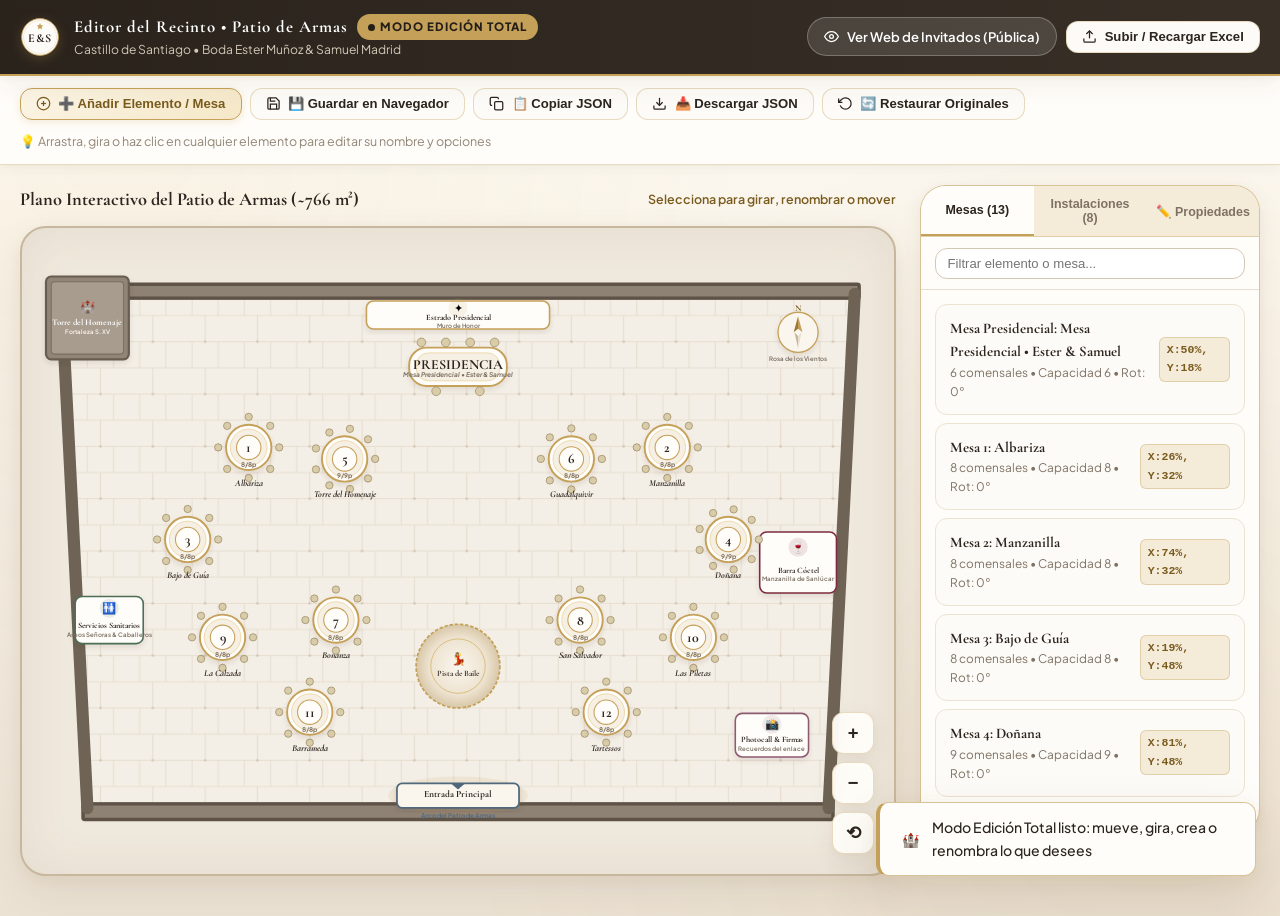
==== commit 359796e5: "Add files via upload" ====
--- a/organizador.html
+++ b/organizador.html
@@ -6,10 +6,10 @@
   <title>Editor Total del Recinto • Plano del Castillo de Santiago | Boda Ester & Samuel</title>
   
   <meta name="robots" content="noindex, nofollow">
-  <meta name="theme-color" content="#1C1917">
+  <meta name="theme-color" content="#2A231C">
   
   <!-- Favicon Monogram -->
-  <link rel="icon" type="image/svg+xml" href="data:image/svg+xml,<svg xmlns='http://www.w3.org/2000/svg' viewBox='0 0 100 100'><circle cx='50' cy='50' r='48' fill='%231D1A17' stroke='%23C59F4E' stroke-width='4'/><text x='50' y='60' font-family='Cinzel,serif' font-size='38' font-weight='bold' fill='%23C59F4E' text-anchor='middle'>E&amp;S</text></svg>">
+  <link rel="icon" type="image/svg+xml" href="data:image/svg+xml,<svg xmlns='http://www.w3.org/2000/svg' viewBox='0 0 100 100'><circle cx='50' cy='50' r='48' fill='%23FDFBF7' stroke='%23C5A059' stroke-width='3'/><text x='50' y='64' font-family='Cormorant Garamond,Georgia,serif' font-size='38' font-weight='bold' fill='%232C241E' text-anchor='middle'>E&amp;S</text></svg>">
 
   <!-- Stylesheet -->
   <link rel="stylesheet" href="styles.css">
@@ -22,10 +22,12 @@
   <header class="organizer-topbar">
     <div class="organizer-topbar-container">
       <div class="organizer-brand">
-        <!-- SVG Monogram Crest -->
-        <svg class="brand-crest" viewBox="0 0 100 100" fill="none" xmlns="http://www.w3.org/2000/svg" style="width: 38px; height: 38px;">
-          <circle cx="50" cy="50" r="46" fill="#1D1A17" stroke="#C59F4E" stroke-width="2.5"/>
-          <text x="50" y="64" font-family="'Cinzel', serif" font-size="28" font-weight="700" fill="#E6CE93" text-anchor="middle">E&amp;S</text>
+        <!-- SVG Monogram Crest (Sello Marfil & Oro) -->
+        <svg class="brand-crest" viewBox="0 0 100 100" fill="none" xmlns="http://www.w3.org/2000/svg" style="width: 40px; height: 40px;">
+          <circle cx="50" cy="50" r="46" fill="#FDFBF7" stroke="#C5A059" stroke-width="2.2"/>
+          <circle cx="50" cy="50" r="41" fill="none" stroke="#C5A059" stroke-width="0.8" stroke-dasharray="2.5 2"/>
+          <path d="M50 15 L52.5 20.5 L58 21.5 L54 25.5 L55 31 L50 28 L45 31 L46 25.5 L42 21.5 L47.5 20.5 Z" fill="#C5A059"/>
+          <text x="50" y="63" font-family="'Cormorant Garamond', Georgia, serif" font-size="30" font-weight="700" fill="#2C241E" text-anchor="middle" letter-spacing="2">E&amp;S</text>
         </svg>
         <div style="display: flex; flex-direction: column;">
           <div style="display: flex; align-items: center; gap: 0.6rem;">
@@ -152,19 +154,19 @@
         >
           <defs>
             <pattern id="flagstone-pattern" width="60" height="60" patternUnits="userSpaceOnUse">
-              <rect width="60" height="60" fill="#E8E1D5"/>
-              <path d="M0 0 h60 M0 30 h60 M0 60 h60 M30 0 v30 M15 30 v30 M45 30 v30" stroke="#DDD4C5" stroke-width="1.2"/>
-              <circle cx="30" cy="30" r="1.5" fill="#C9BDAA"/>
+              <rect width="60" height="60" fill="#F4EFE6"/>
+              <path d="M0 0 h60 M0 30 h60 M0 60 h60 M30 0 v30 M15 30 v30 M45 30 v30" stroke="#E6DDCF" stroke-width="1.2"/>
+              <circle cx="30" cy="30" r="1.5" fill="#D3C5B2"/>
             </pattern>
 
             <radialGradient id="dance-floor-grad" cx="50%" cy="50%" r="50%">
-              <stop offset="0%" stop-color="#FAF5EC"/>
-              <stop offset="70%" stop-color="#E5D6C0"/>
-              <stop offset="100%" stop-color="#C5AF90"/>
+              <stop offset="0%" stop-color="#FAF6EE"/>
+              <stop offset="70%" stop-color="#EDE2CF"/>
+              <stop offset="100%" stop-color="#D8C7A8"/>
             </radialGradient>
 
             <filter id="table-shadow" x="-20%" y="-20%" width="140%" height="140%">
-              <feDropShadow dx="0" dy="3" stdDeviation="3" flood-color="#1D1A17" flood-opacity="0.18"/>
+              <feDropShadow dx="0" dy="3" stdDeviation="3" flood-color="#4A3825" flood-opacity="0.12"/>
             </filter>
           </defs>
 
@@ -175,8 +177,8 @@
             <polygon 
               points="45,40 955,40 925,620 75,620" 
               fill="url(#flagstone-pattern)" 
-              stroke="#8D8274" 
-              stroke-width="5"
+              stroke="#B5A795" 
+              stroke-width="4.5"
             />
 
             <!-- Historic Crenellated Walls -->
--- a/styles.css
+++ b/styles.css
@@ -1,75 +1,138 @@
 /* ==========================================================================
    BODA REAL EN EL CASTILLO DE SANTIAGO - SANLÚCAR DE BARRAMEDA
-   Design System & Style Architecture
-   Aesthetic: Refined Andalusian Fortress Luxury, Warm Stone & Soft Champagne
+   Enlace Matrimonial de Ester Muñoz & Samuel Madrid
+   
+   Aesthetic Architecture:
+   - Estilo: Elegante, Romántico y Vintage
+   - Paleta: Champagne, Marfil, Beige y Detalles Dorados Sutiles
+   - Tipografía: Cormorant Garamond (Clásica), Pinyon Script (Caligrafía Delicada),
+                 Cinzel (Inscripciones Romanas) y Plus Jakarta Sans (Cuerpo legible)
+   - Lujo Discreto: Quiet Luxury, Marcos Franceses con Doble Filete Dorado,
+                    Textura de Papel Algodón / Lino Nupcial, Sombra Difusa Cálida.
    ========================================================================== */
 
-@import url('https://fonts.googleapis.com/css2?family=Cinzel:wght@400;600;700;800&family=Plus+Jakarta+Sans:wght@300;400;500;600;700&family=Alex+Brush&display=swap');
+@import url('https://fonts.googleapis.com/css2?family=Cinzel:wght@400;600;700&family=Cormorant+Garamond:ital,wght@0,300;0,400;0,500;0,600;0,700;1,400;1,600;1,700&family=Pinyon+Script&family=Plus+Jakarta+Sans:wght@300;400;500;600;700&display=swap');
 
 :root {
-  /* Color Palette: Warm Castilian Stone, Champagne Gold & Antique Bronze */
-  --stone-950: #141210;
-  --stone-900: #1D1A17;
-  --stone-850: #25221E;
-  --stone-800: #332F2A;
-  --stone-700: #4B453E;
-  --stone-600: #6B635A;
-  --stone-500: #8C8377;
-  --stone-400: #B3A99B;
-  --stone-300: #D4CBC0;
-  --stone-200: #E6E0D6;
-  --stone-100: #F4F0E8;
-  --stone-50:  #FAF8F4;
-  --stone-white: #FFFEFC;
-
-  /* Royal Champagne & Andalusian Gold */
-  --gold-700: #8C6A24;
-  --gold-600: #A88232;
-  --gold-500: #C59F4E;
-  --gold-400: #D8B568;
-  --gold-300: #E7CC8E;
-  --gold-200: #F3E3B9;
-  --gold-100: #FBF4E3;
-  --gold-glow: rgba(197, 159, 78, 0.35);
-
-  /* Accents */
-  --wine-800: #571626;
-  --wine-600: #7E2037;
-  --wine-100: #F7EAEF;
-  --emerald-600: #236B4D;
-  --emerald-100: #E9F4EE;
-  --amber-500: #D97706;
-
-  /* Typography */
-  --font-serif: 'Cinzel', Georgia, 'Times New Roman', serif;
-  --font-sans: 'Plus Jakarta Sans', -apple-system, BlinkMacSystemFont, 'Segoe UI', Roboto, sans-serif;
-  --font-script: 'Alex Brush', cursive;
-
-  /* Elevation & Shadows */
-  --shadow-sm: 0 2px 6px rgba(29, 26, 23, 0.05);
-  --shadow-md: 0 6px 18px rgba(29, 26, 23, 0.08), 0 2px 6px rgba(197, 159, 78, 0.04);
-  --shadow-lg: 0 16px 36px rgba(29, 26, 23, 0.12), 0 4px 12px rgba(197, 159, 78, 0.08);
-  --shadow-xl: 0 24px 50px rgba(29, 26, 23, 0.18), 0 6px 20px rgba(197, 159, 78, 0.12);
-  --shadow-gold: 0 0 24px rgba(197, 159, 78, 0.45);
-
-  /* Radii */
-  --radius-sm: 6px;
-  --radius-md: 12px;
-  --radius-lg: 18px;
-  --radius-xl: 26px;
+  /* ========================================================================
+     Paleta de Color Nupcial: Marfil, Champagne, Beige & Oro Envejecido
+     ======================================================================== */
+  
+  /* Tonos Marfil (Ivory Cardstock & Pure Linen) */
+  --ivory-white:   #FFFDF9;
+  --ivory-50:      #FDFBF7;
+  --ivory-100:     #FAF6EE;
+  --ivory-200:     #F5EFE3;
+  --ivory-300:     #EFE6D5;
+
+  /* Tonos Champagne (Warm Champagne & Soft Silk) */
+  --champagne-50:  #FAF5EB;
+  --champagne-100: #F4EBD9;
+  --champagne-200: #EDE0C7;
+  --champagne-300: #E4D3B4;
+  --champagne-400: #D5BF9A;
+  --champagne-500: #C2AA83;
+
+  /* Tonos Beige (Lino Natural & Piedra Arenisca Cálida) */
+  --beige-50:      #FBF9F4;
+  --beige-100:     #F6F0E4;
+  --beige-200:     #ECE3D2;
+  --beige-300:     #DDD1BD;
+  --beige-400:     #C7B79E;
+  --beige-500:     #B09F85;
+
+  /* Detalles Dorados Sutiles (Quiet Luxury Antique Gold) */
+  --gold-antique:   #B89248;
+  --gold-champagne: #C5A059;
+  --gold-soft:      #D8B873;
+  --gold-pale:      #EBD7A7;
+  --gold-shimmer:   #FAF1DB;
+  
+  /* Bordes & Filetes Dobles */
+  --gold-border:        rgba(184, 146, 72, 0.32);
+  --gold-border-soft:   rgba(184, 146, 72, 0.16);
+  --gold-border-strong: rgba(184, 146, 72, 0.55);
+  --gold-glow:          rgba(197, 160, 89, 0.22);
+  --gold-glow-soft:     rgba(197, 160, 89, 0.12);
+
+  /* Texto y Contrastes Vintage (Tinta Espreso Envejecida & Avellana) */
+  --text-primary:   #2C241E; /* Espreso profundo, nunca negro puro */
+  --text-secondary: #584D42; /* Avellana tostada */
+  --text-muted:     #7F7265; /* Lino seco */
+  --text-delicate:  #9E9081; /* Fieltro suave */
+  --text-light:     #BDB0A2;
+
+  /* Acentos Románticos Vintage Moteados */
+  --wine-vintage:    #7D2C3E;
+  --wine-soft:       #F7EBEF;
+  --sage-vintage:    #4D6E57;
+  --sage-soft:       #EEF4F0;
+  --rose-vintage:    #8E5B70;
+  --rose-soft:       #F9EFF3;
+  --slate-vintage:   #50677B;
+  --slate-soft:      #EDF2F6;
+
+  /* Compatibilidad con variables legacy */
+  --stone-950: #1D1814;
+  --stone-900: #2C241E;
+  --stone-850: #383028;
+  --stone-800: #463D34;
+  --stone-700: #5C5248;
+  --stone-600: #766B5F;
+  --stone-500: #918577;
+  --stone-400: #B2A696;
+  --stone-300: #D3C7B6;
+  --stone-200: #E8DFD1;
+  --stone-100: #F4EDE0;
+  --stone-50:  #FAF6ED;
+  --stone-white: #FFFDF9;
+
+  --gold-700: #7A5B1E;
+  --gold-600: #9B782E;
+  --gold-500: #C5A059;
+  --gold-400: #D8B873;
+  --gold-300: #EBD7A7;
+  --gold-200: #F5E8C8;
+  --gold-100: #FAF3E1;
+
+  /* ========================================================================
+     Tipografías
+     ======================================================================== */
+  --font-serif:   'Cormorant Garamond', Garamond, Georgia, serif;
+  --font-script:  'Pinyon Script', 'Alex Brush', cursive;
+  --font-classic: 'Cinzel', serif;
+  --font-sans:    'Plus Jakarta Sans', -apple-system, BlinkMacSystemFont, 'Segoe UI', Roboto, sans-serif;
+
+  /* ========================================================================
+     Sombras Nupciales Difusas (Efecto Papel en Relieve)
+     ======================================================================== */
+  --shadow-subtle: 0 2px 8px rgba(70, 55, 40, 0.04);
+  --shadow-sm:     0 3px 12px rgba(70, 55, 40, 0.05), 0 1px 3px rgba(70, 55, 40, 0.02);
+  --shadow-md:     0 8px 24px rgba(70, 55, 40, 0.07), 0 2px 8px rgba(184, 146, 72, 0.05);
+  --shadow-lg:     0 16px 40px rgba(70, 55, 40, 0.09), 0 4px 14px rgba(184, 146, 72, 0.08);
+  --shadow-xl:     0 24px 55px rgba(70, 55, 40, 0.12), 0 6px 20px rgba(184, 146, 72, 0.1);
+  --shadow-gold:   0 0 24px rgba(197, 160, 89, 0.35);
+
+  /* Radios */
+  --radius-sm:   6px;
+  --radius-md:   12px;
+  --radius-lg:   18px;
+  --radius-xl:   26px;
   --radius-full: 9999px;
 
-  /* Transitions */
-  --transition-fast: 150ms cubic-bezier(0.4, 0, 0.2, 1);
-  --transition-normal: 250ms cubic-bezier(0.4, 0, 0.2, 1);
-  --transition-smooth: 400ms cubic-bezier(0.16, 1, 0.3, 1);
-
-  /* Layout */
-  --header-height: 72px;
-  --container-max: 1200px;
-}
-
-/* Base Reset & Box Sizing */
+  /* Transiciones Suaves */
+  --transition-fast:   160ms cubic-bezier(0.4, 0, 0.2, 1);
+  --transition-normal: 260ms cubic-bezier(0.4, 0, 0.2, 1);
+  --transition-smooth: 420ms cubic-bezier(0.16, 1, 0.3, 1);
+
+  /* Estructura */
+  --header-height: 76px;
+  --container-max: 1180px;
+}
+
+/* ==========================================================================
+   Reset & Estilos Base
+   ========================================================================== */
 *, *::before, *::after {
   box-sizing: border-box;
   margin: 0;
@@ -84,12 +147,12 @@
 
 body {
   font-family: var(--font-sans);
-  background-color: var(--stone-100);
+  background-color: var(--champagne-50);
   background-image: 
-    radial-gradient(circle at 10% 20%, rgba(197, 159, 78, 0.05) 0%, transparent 40%),
-    radial-gradient(circle at 90% 80%, rgba(197, 159, 78, 0.06) 0%, transparent 45%),
-    linear-gradient(180deg, #F9F6F0 0%, #EDE6DC 100%);
-  color: var(--stone-800);
+    radial-gradient(circle at 10% 15%, rgba(212, 175, 55, 0.05) 0%, transparent 45%),
+    radial-gradient(circle at 90% 85%, rgba(197, 160, 89, 0.06) 0%, transparent 50%),
+    linear-gradient(180deg, #FDFBF7 0%, #FAF5EB 25%, #F4ECE0 65%, #ECE2D3 100%);
+  color: var(--text-primary);
   line-height: 1.6;
   min-height: 100vh;
   display: flex;
@@ -98,7 +161,7 @@
   position: relative;
 }
 
-/* Subtle architectural stone texture overlay */
+/* Textura sutil de papel artesanal / lino verjurado */
 body::before {
   content: "";
   position: fixed;
@@ -106,14 +169,17 @@
   left: 0;
   right: 0;
   bottom: 0;
-  background-image: radial-gradient(var(--stone-300) 0.75px, transparent 0.75px);
-  background-size: 24px 24px;
-  opacity: 0.22;
+  background-image: 
+    radial-gradient(rgba(184, 146, 72, 0.12) 0.65px, transparent 0.65px),
+    radial-gradient(rgba(120, 95, 65, 0.08) 0.65px, transparent 0.65px);
+  background-size: 20px 20px, 40px 40px;
+  background-position: 0 0, 10px 10px;
+  opacity: 0.32;
   pointer-events: none;
   z-index: 0;
 }
 
-/* Confetti Canvas */
+/* Canvas de Confeti Nupcial Dorado */
 #confetti-canvas {
   position: fixed;
   top: 0;
@@ -125,24 +191,24 @@
 }
 
 /* ==========================================================================
-   Header & Brand Monogram
+   Cabecera Superior & Monograma Romántico (Sello de Lujo)
    ========================================================================== */
 .site-header {
   position: sticky;
   top: 0;
   z-index: 100;
-  background: rgba(250, 248, 244, 0.92);
-  backdrop-filter: blur(12px);
-  -webkit-backdrop-filter: blur(12px);
-  border-bottom: 1px solid rgba(197, 159, 78, 0.28);
-  box-shadow: var(--shadow-sm);
+  background: rgba(253, 251, 247, 0.94);
+  backdrop-filter: blur(14px);
+  -webkit-backdrop-filter: blur(14px);
+  border-bottom: 1px solid var(--gold-border);
+  box-shadow: 0 2px 14px rgba(70, 55, 40, 0.04);
   transition: all var(--transition-normal);
 }
 
 .header-container {
   max-width: var(--container-max);
   margin: 0 auto;
-  padding: 0.65rem 1.25rem;
+  padding: 0.75rem 1.4rem;
   display: flex;
   align-items: center;
   justify-content: space-between;
@@ -152,21 +218,22 @@
 .brand-wrapper {
   display: flex;
   align-items: center;
-  gap: 0.85rem;
+  gap: 0.9rem;
   text-decoration: none;
   color: inherit;
 }
 
+/* Sello de lacre marfil con relieve dorado */
 .brand-crest {
-  width: 44px;
-  height: 44px;
+  width: 48px;
+  height: 48px;
   flex-shrink: 0;
-  filter: drop-shadow(0 2px 4px rgba(197, 159, 78, 0.3));
+  filter: drop-shadow(0 3px 6px rgba(184, 146, 72, 0.25));
   transition: transform var(--transition-smooth);
 }
 
 .brand-wrapper:hover .brand-crest {
-  transform: scale(1.06) rotate(2deg);
+  transform: scale(1.05) rotate(2deg);
 }
 
 .brand-text {
@@ -176,34 +243,35 @@
 
 .brand-subtitle-script {
   font-family: var(--font-script);
-  font-size: 1.15rem;
-  color: var(--gold-600);
-  line-height: 1;
+  font-size: 1.55rem;
+  color: var(--gold-antique);
+  line-height: 1.05;
   letter-spacing: 0.5px;
 }
 
 .brand-title {
   font-family: var(--font-serif);
-  font-size: 1.15rem;
+  font-size: 1.25rem;
   font-weight: 700;
-  color: var(--stone-900);
-  letter-spacing: 1.5px;
+  color: var(--text-primary);
+  letter-spacing: 2px;
   text-transform: uppercase;
-  line-height: 1.2;
+  line-height: 1.15;
 }
 
 .brand-venue {
-  font-size: 0.72rem;
+  font-family: var(--font-classic);
+  font-size: 0.7rem;
   font-weight: 600;
-  letter-spacing: 1px;
-  color: var(--stone-600);
+  letter-spacing: 1.2px;
+  color: var(--text-muted);
   text-transform: uppercase;
 }
 
 .header-actions {
   display: flex;
   align-items: center;
-  gap: 0.5rem;
+  gap: 0.6rem;
 }
 
 .btn-icon {
@@ -213,114 +281,138 @@
   width: 40px;
   height: 40px;
   border-radius: var(--radius-full);
-  border: 1px solid var(--stone-300);
-  background: var(--stone-white);
-  color: var(--stone-700);
+  border: 1px solid var(--gold-border);
+  background: var(--ivory-50);
+  color: var(--text-secondary);
   cursor: pointer;
   transition: all var(--transition-fast);
+  box-shadow: var(--shadow-subtle);
 }
 
 .btn-icon:hover {
-  background: var(--gold-100);
-  border-color: var(--gold-500);
-  color: var(--gold-700);
+  background: var(--champagne-100);
+  border-color: var(--gold-champagne);
+  color: var(--gold-antique);
   transform: translateY(-1px);
 }
 
+/* Botón con estilo de tarjeta de papelería nupcial */
 .btn-outline {
   display: inline-flex;
   align-items: center;
   gap: 0.5rem;
-  padding: 0.5rem 1rem;
+  padding: 0.52rem 1.15rem;
   border-radius: var(--radius-full);
-  border: 1px solid rgba(197, 159, 78, 0.45);
-  background: var(--stone-white);
-  color: var(--stone-800);
+  border: 1px solid var(--gold-border);
+  background: var(--ivory-50);
+  color: var(--text-primary);
+  font-family: var(--font-sans);
   font-size: 0.82rem;
   font-weight: 600;
   letter-spacing: 0.5px;
   cursor: pointer;
   transition: all var(--transition-fast);
+  box-shadow: 0 1px 4px rgba(70, 55, 40, 0.04);
 }
 
 .btn-outline:hover {
-  background: var(--gold-500);
-  color: #fff;
-  border-color: var(--gold-600);
-  box-shadow: 0 4px 12px var(--gold-glow);
+  background: linear-gradient(135deg, #FBF4E4 0%, #F5E8C8 100%);
+  border-color: var(--gold-champagne);
+  color: var(--gold-700);
+  box-shadow: 0 3px 12px var(--gold-glow);
+  transform: translateY(-1px);
 }
 
 /* ==========================================================================
-   Hero Section & Welcome Callout
+   Hero Section: Estética Atemporal & Romántica
    ========================================================================== */
 .hero-section {
   position: relative;
   max-width: var(--container-max);
-  margin: 1.5rem auto 1rem;
+  margin: 1.8rem auto 1.2rem;
   padding: 0 1.25rem;
   text-align: center;
 }
 
+/* Adornos y filigranas florales vintage */
+.hero-romantic-badge {
+  display: inline-flex;
+  align-items: center;
+  justify-content: center;
+  font-family: var(--font-script);
+  font-size: 1.65rem;
+  color: var(--gold-antique);
+  line-height: 1;
+  margin-bottom: 0.4rem;
+  opacity: 0.95;
+}
+
 .hero-ornament {
   display: flex;
   align-items: center;
   justify-content: center;
-  gap: 1rem;
-  margin-bottom: 0.5rem;
+  gap: 0.85rem;
+  margin-bottom: 0.65rem;
 }
 
 .hero-ornament-line {
-  width: 60px;
+  width: 70px;
   height: 1px;
-  background: linear-gradient(90deg, transparent, var(--gold-500), transparent);
+  background: linear-gradient(90deg, transparent, var(--gold-champagne), transparent);
 }
 
 .hero-ornament-icon {
-  color: var(--gold-500);
-  font-size: 1rem;
+  color: var(--gold-antique);
+  font-size: 0.9rem;
+  filter: drop-shadow(0 1px 2px rgba(184, 146, 72, 0.2));
 }
 
 .hero-date-badge {
   display: inline-flex;
   align-items: center;
-  gap: 0.4rem;
-  padding: 0.35rem 0.9rem;
-  background: rgba(197, 159, 78, 0.12);
-  border: 1px solid rgba(197, 159, 78, 0.3);
+  gap: 0.5rem;
+  padding: 0.38rem 1.15rem;
+  background: var(--champagne-100);
+  border: 1px solid var(--gold-border);
   border-radius: var(--radius-full);
-  font-size: 0.78rem;
+  font-family: var(--font-classic);
+  font-size: 0.74rem;
   font-weight: 600;
-  color: var(--gold-700);
-  letter-spacing: 1px;
+  color: var(--gold-antique);
+  letter-spacing: 1.4px;
   text-transform: uppercase;
-  margin-bottom: 0.75rem;
+  margin-bottom: 0.85rem;
+  box-shadow: inset 0 1px 2px rgba(255, 255, 255, 0.6);
 }
 
 .hero-title {
   font-family: var(--font-serif);
-  font-size: clamp(1.8rem, 4vw, 2.8rem);
-  font-weight: 700;
-  color: var(--stone-950);
-  letter-spacing: 2px;
-  line-height: 1.2;
-  margin-bottom: 0.5rem;
+  font-size: clamp(2.2rem, 5vw, 3.4rem);
+  font-weight: 600;
+  color: var(--text-primary);
+  letter-spacing: 1.5px;
+  line-height: 1.15;
+  margin-bottom: 0.65rem;
+  text-shadow: 0 1px 2px rgba(255, 255, 255, 0.8);
 }
 
 .hero-subtitle {
-  font-family: var(--font-sans);
-  font-size: clamp(0.95rem, 2vw, 1.15rem);
-  color: var(--stone-600);
-  max-width: 640px;
-  margin: 0 auto 1.5rem;
+  font-family: var(--font-serif);
+  font-style: italic;
+  font-size: clamp(1.05rem, 2.2vw, 1.25rem);
+  color: var(--text-secondary);
+  max-width: 620px;
+  margin: 0 auto 1.75rem;
   font-weight: 400;
+  line-height: 1.6;
 }
 
 /* ==========================================================================
-   Search Module: Predictive / Autocomplete Bar
+   Buscador Predictivo: Tarjeta de Sobre Marfil / Papelería
    ========================================================================== */
 .search-container {
-  max-width: 680px;
-  margin: 0 auto 1.5rem;
+  max-width: 660px;
+  margin: 0 auto 1.8rem;
   position: relative;
   z-index: 40;
 }
@@ -329,23 +421,26 @@
   position: relative;
   display: flex;
   align-items: center;
-  background: var(--stone-white);
-  border: 1.5px solid var(--stone-300);
+  background: var(--ivory-white);
+  border: 1px solid var(--gold-border-strong);
+  outline: 1px solid var(--gold-border-soft);
+  outline-offset: -4px;
   border-radius: var(--radius-full);
-  padding: 0.4rem 0.6rem 0.4rem 1.25rem;
-  box-shadow: var(--shadow-md);
+  padding: 0.45rem 0.75rem 0.45rem 1.4rem;
+  box-shadow: var(--shadow-md), inset 0 1px 3px rgba(255, 255, 255, 0.9);
   transition: all var(--transition-normal);
 }
 
 .search-box-wrapper:focus-within {
-  border-color: var(--gold-500);
+  border-color: var(--gold-champagne);
   box-shadow: 0 0 0 4px var(--gold-glow), var(--shadow-lg);
   transform: translateY(-1px);
+  background: #FFFFFF;
 }
 
 .search-icon {
-  color: var(--gold-600);
-  margin-right: 0.75rem;
+  color: var(--gold-antique);
+  margin-right: 0.85rem;
   flex-shrink: 0;
   display: flex;
   align-items: center;
@@ -357,21 +452,24 @@
   outline: none;
   background: transparent;
   font-family: var(--font-sans);
+  font-size: 1.02rem;
+  color: var(--text-primary);
+  font-weight: 500;
+  padding: 0.55rem 0;
+}
+
+.search-input::placeholder {
+  color: var(--text-delicate);
+  font-family: var(--font-serif);
+  font-style: italic;
   font-size: 1.05rem;
-  color: var(--stone-900);
-  font-weight: 500;
-  padding: 0.5rem 0;
-}
-
-.search-input::placeholder {
-  color: var(--stone-400);
   font-weight: 400;
 }
 
 .search-clear-btn {
   background: transparent;
   border: none;
-  color: var(--stone-400);
+  color: var(--text-delicate);
   cursor: pointer;
   padding: 0.4rem;
   border-radius: var(--radius-full);
@@ -382,7 +480,7 @@
 }
 
 .search-clear-btn:hover {
-  color: var(--stone-800);
+  color: var(--text-primary);
 }
 
 .search-clear-btn.active {
@@ -390,33 +488,35 @@
 }
 
 .search-badge-count {
-  font-size: 0.75rem;
+  font-family: var(--font-classic);
+  font-size: 0.72rem;
   font-weight: 700;
-  background: var(--gold-100);
-  color: var(--gold-700);
-  border: 1px solid var(--gold-300);
+  background: var(--champagne-100);
+  color: var(--gold-antique);
+  border: 1px solid var(--gold-border);
   border-radius: var(--radius-full);
-  padding: 0.25rem 0.7rem;
+  padding: 0.3rem 0.8rem;
   margin-left: 0.5rem;
   white-space: nowrap;
-}
-
-/* Autocomplete Dropdown List */
+  letter-spacing: 0.8px;
+}
+
+/* Desplegable de Autocompletado */
 .autocomplete-dropdown {
   position: absolute;
-  top: calc(100% + 8px);
+  top: calc(100% + 10px);
   left: 0;
   right: 0;
-  background: rgba(255, 255, 255, 0.98);
-  backdrop-filter: blur(16px);
-  border: 1px solid rgba(197, 159, 78, 0.35);
+  background: rgba(255, 253, 249, 0.98);
+  backdrop-filter: blur(18px);
+  border: 1px solid var(--gold-border-strong);
   border-radius: var(--radius-lg);
   box-shadow: var(--shadow-xl);
   max-height: 380px;
   overflow-y: auto;
   z-index: 50;
   display: none;
-  animation: dropSlideDown 200ms cubic-bezier(0.16, 1, 0.3, 1);
+  animation: dropSlideDown 220ms cubic-bezier(0.16, 1, 0.3, 1);
 }
 
 .autocomplete-dropdown.active {
@@ -435,13 +535,13 @@
 }
 
 .autocomplete-item {
-  padding: 0.85rem 1.25rem;
+  padding: 0.9rem 1.4rem;
   display: flex;
   align-items: center;
   justify-content: space-between;
   gap: 1rem;
   cursor: pointer;
-  border-bottom: 1px solid var(--stone-100);
+  border-bottom: 1px solid rgba(221, 209, 189, 0.35);
   transition: all var(--transition-fast);
 }
 
@@ -451,14 +551,15 @@
 
 .autocomplete-item:hover,
 .autocomplete-item.highlighted {
-  background: var(--gold-100);
-  padding-left: 1.5rem;
+  background: var(--champagne-100);
+  padding-left: 1.65rem;
 }
 
 .autocomplete-item-name {
-  font-size: 0.95rem;
+  font-family: var(--font-serif);
+  font-size: 1.08rem;
   font-weight: 600;
-  color: var(--stone-900);
+  color: var(--text-primary);
 }
 
 .autocomplete-item-match {
@@ -466,45 +567,49 @@
   font-weight: 700;
   text-decoration: underline;
   text-underline-offset: 3px;
+  text-decoration-color: var(--gold-champagne);
 }
 
 .autocomplete-item-table {
+  font-family: var(--font-sans);
   font-size: 0.78rem;
-  font-weight: 700;
-  padding: 0.3rem 0.75rem;
+  font-weight: 600;
+  padding: 0.32rem 0.85rem;
   border-radius: var(--radius-full);
-  background: var(--stone-white);
-  border: 1px solid var(--stone-300);
-  color: var(--stone-700);
+  background: var(--ivory-50);
+  border: 1px solid var(--gold-border);
+  color: var(--text-secondary);
   white-space: nowrap;
   display: flex;
   align-items: center;
-  gap: 0.35rem;
+  gap: 0.4rem;
 }
 
 .autocomplete-item:hover .autocomplete-item-table,
 .autocomplete-item.highlighted .autocomplete-item-table {
-  background: var(--gold-500);
-  color: #fff;
-  border-color: var(--gold-600);
+  background: linear-gradient(135deg, #FBF4E4 0%, #F5E8C8 100%);
+  color: var(--gold-700);
+  border-color: var(--gold-champagne);
 }
 
 .autocomplete-empty {
-  padding: 1.5rem;
+  padding: 1.6rem;
   text-align: center;
-  color: var(--stone-500);
-  font-size: 0.9rem;
+  color: var(--text-muted);
+  font-family: var(--font-serif);
+  font-size: 0.95rem;
+  font-style: italic;
 }
 
 /* ==========================================================================
-   Guest Result Card (Highlight on selection)
+   Ficha Nupcial del Invitado: Estilo Invitación Vintage
    ========================================================================== */
 .guest-result-wrapper {
   max-width: 820px;
-  margin: 0 auto 1.75rem;
+  margin: 0 auto 2.2rem;
   padding: 0 1.25rem;
   display: none;
-  animation: cardFadeUp 350ms cubic-bezier(0.16, 1, 0.3, 1);
+  animation: cardFadeUp 380ms cubic-bezier(0.16, 1, 0.3, 1);
 }
 
 .guest-result-wrapper.active {
@@ -514,7 +619,7 @@
 @keyframes cardFadeUp {
   from {
     opacity: 0;
-    transform: translateY(14px) scale(0.98);
+    transform: translateY(16px) scale(0.98);
   }
   to {
     opacity: 1;
@@ -523,23 +628,36 @@
 }
 
 .guest-card {
-  background: linear-gradient(135deg, rgba(255, 255, 255, 0.95) 0%, rgba(251, 246, 237, 0.95) 100%);
-  border: 1.5px solid var(--gold-400);
+  background: var(--ivory-white);
+  border: 1px solid var(--gold-border-strong);
   border-radius: var(--radius-xl);
-  box-shadow: var(--shadow-lg), 0 0 20px rgba(197, 159, 78, 0.15);
+  box-shadow: var(--shadow-lg), 0 0 30px rgba(197, 160, 89, 0.12);
   overflow: hidden;
   position: relative;
 }
 
+/* Doble filete interior de papelería clásica */
+.guest-card::after {
+  content: "";
+  position: absolute;
+  inset: 5px;
+  border: 1px solid var(--gold-border-soft);
+  border-radius: calc(var(--radius-xl) - 4px);
+  pointer-events: none;
+}
+
+/* Cabecera en tonos champagne y marfil (nunca negra) */
 .guest-card-header {
-  background: linear-gradient(90deg, var(--stone-900) 0%, var(--stone-850) 100%);
-  color: #fff;
-  padding: 1.25rem 1.5rem;
+  background: linear-gradient(180deg, #FAF4E8 0%, #F4EBDA 100%);
+  color: var(--text-primary);
+  padding: 1.35rem 1.65rem;
   display: flex;
   align-items: center;
   justify-content: space-between;
   gap: 1rem;
-  border-bottom: 2px solid var(--gold-500);
+  border-bottom: 1px solid var(--gold-border);
+  position: relative;
+  z-index: 1;
 }
 
 .guest-card-greeting {
@@ -549,56 +667,62 @@
 
 .guest-welcome-tag {
   font-family: var(--font-script);
-  font-size: 1.35rem;
-  color: var(--gold-300);
-  line-height: 1;
+  font-size: 1.75rem;
+  color: var(--gold-antique);
+  line-height: 1.1;
 }
 
 .guest-name-title {
   font-family: var(--font-serif);
-  font-size: 1.35rem;
+  font-size: 1.6rem;
   font-weight: 700;
   letter-spacing: 1px;
-  color: #fff;
+  color: var(--text-primary);
+  line-height: 1.2;
 }
 
 .guest-dismiss-btn {
-  background: rgba(255, 255, 255, 0.12);
-  border: 1px solid rgba(255, 255, 255, 0.2);
-  color: #fff;
-  width: 32px;
-  height: 32px;
+  background: rgba(184, 146, 72, 0.12);
+  border: 1px solid var(--gold-border);
+  color: var(--text-secondary);
+  width: 34px;
+  height: 34px;
   border-radius: var(--radius-full);
   display: flex;
   align-items: center;
   justify-content: center;
   cursor: pointer;
-  transition: background var(--transition-fast);
+  transition: all var(--transition-fast);
 }
 
 .guest-dismiss-btn:hover {
-  background: rgba(255, 255, 255, 0.25);
+  background: var(--champagne-200);
+  color: var(--text-primary);
+  transform: scale(1.05);
 }
 
 .guest-card-body {
-  padding: 1.5rem;
+  padding: 1.65rem;
   display: grid;
-  grid-template-columns: 220px 1fr;
-  gap: 1.5rem;
+  grid-template-columns: 230px 1fr;
+  gap: 1.65rem;
+  position: relative;
+  z-index: 1;
 }
 
 @media (max-width: 768px) {
   .guest-card-body {
     grid-template-columns: 1fr;
+    padding: 1.25rem;
   }
 }
 
-/* Big Table Badge */
+/* Tarjeta Destacada de Mesa (Estilo Placa Nupcial) */
 .table-highlight-badge {
-  background: var(--stone-white);
-  border: 1.5px solid var(--gold-300);
+  background: linear-gradient(180deg, #FDFBF7 0%, #F9F3E8 100%);
+  border: 1px solid var(--gold-border-strong);
   border-radius: var(--radius-lg);
-  padding: 1.5rem 1rem;
+  padding: 1.65rem 1.15rem;
   text-align: center;
   display: flex;
   flex-direction: column;
@@ -607,6 +731,16 @@
   box-shadow: var(--shadow-sm);
   position: relative;
   overflow: hidden;
+}
+
+/* Doble filete interior de la placa de mesa */
+.table-highlight-badge::after {
+  content: "";
+  position: absolute;
+  inset: 4px;
+  border: 1px solid var(--gold-border-soft);
+  border-radius: calc(var(--radius-lg) - 3px);
+  pointer-events: none;
 }
 
 .table-highlight-badge::before {
@@ -615,54 +749,61 @@
   top: 0;
   left: 0;
   right: 0;
-  height: 5px;
-  background: linear-gradient(90deg, var(--gold-400), var(--gold-600));
+  height: 4px;
+  background: linear-gradient(90deg, var(--gold-soft), var(--gold-antique), var(--gold-soft));
 }
 
 .badge-table-label {
-  font-family: var(--font-serif);
-  font-size: 0.82rem;
-  font-weight: 700;
-  color: var(--gold-700);
-  letter-spacing: 1.5px;
+  font-family: var(--font-classic);
+  font-size: 0.74rem;
+  font-weight: 600;
+  color: var(--gold-antique);
+  letter-spacing: 1.8px;
   text-transform: uppercase;
+  margin-bottom: 0.2rem;
 }
 
 .badge-table-num {
   font-family: var(--font-serif);
-  font-size: 3.2rem;
-  font-weight: 800;
-  color: var(--stone-900);
+  font-size: 3.6rem;
+  font-weight: 600;
+  color: var(--text-primary);
   line-height: 1;
-  margin: 0.25rem 0;
+  margin: 0.35rem 0;
+  text-shadow: 0 1px 2px rgba(255, 255, 255, 0.9);
 }
 
 .badge-table-num.presidential {
   font-size: 2.2rem;
-  color: var(--gold-600);
+  color: var(--gold-700);
 }
 
 .badge-table-theme {
-  font-size: 0.92rem;
-  font-weight: 700;
-  color: var(--stone-700);
-  margin-top: 0.25rem;
+  font-family: var(--font-serif);
+  font-style: italic;
+  font-size: 1.15rem;
+  font-weight: 600;
+  color: var(--text-secondary);
+  margin-top: 0.2rem;
 }
 
 .badge-table-desc {
+  font-family: var(--font-sans);
   font-size: 0.75rem;
-  color: var(--stone-500);
-  margin-top: 0.25rem;
+  color: var(--text-muted);
+  margin-top: 0.3rem;
+  line-height: 1.4;
 }
 
 .badge-action-btn {
-  margin-top: 1rem;
+  margin-top: 1.15rem;
   width: 100%;
-  padding: 0.55rem 0.85rem;
+  padding: 0.6rem 0.95rem;
   border-radius: var(--radius-full);
-  border: none;
-  background: var(--gold-500);
-  color: #fff;
+  border: 1px solid var(--gold-border);
+  background: linear-gradient(135deg, #FBF4E4 0%, #F5E8C8 100%);
+  color: var(--gold-700);
+  font-family: var(--font-sans);
   font-weight: 600;
   font-size: 0.82rem;
   letter-spacing: 0.5px;
@@ -670,78 +811,82 @@
   display: flex;
   align-items: center;
   justify-content: center;
-  gap: 0.4rem;
+  gap: 0.45rem;
   transition: all var(--transition-fast);
-  box-shadow: 0 4px 10px var(--gold-glow);
+  box-shadow: 0 2px 8px var(--gold-glow);
 }
 
 .badge-action-btn:hover {
-  background: var(--gold-600);
+  background: linear-gradient(135deg, #F5E8C8 0%, #EBD7A7 100%);
+  border-color: var(--gold-champagne);
   transform: translateY(-1px);
 }
 
-/* Companions & Route details */
+/* Columna de Acompañantes y Orientación */
 .guest-details-column {
   display: flex;
   flex-direction: column;
-  gap: 1.25rem;
+  gap: 1.35rem;
 }
 
 .companions-header {
   display: flex;
   align-items: center;
   justify-content: space-between;
-  margin-bottom: 0.6rem;
+  margin-bottom: 0.65rem;
 }
 
 .companions-title {
   font-family: var(--font-serif);
-  font-size: 0.95rem;
+  font-size: 1.15rem;
+  font-weight: 600;
+  color: var(--text-primary);
+  letter-spacing: 0.5px;
+  display: flex;
+  align-items: center;
+  gap: 0.55rem;
+}
+
+.companions-count {
+  font-family: var(--font-classic);
+  font-size: 0.72rem;
   font-weight: 700;
-  color: var(--stone-900);
-  letter-spacing: 0.5px;
-  display: flex;
-  align-items: center;
+  color: var(--gold-antique);
+  background: var(--champagne-100);
+  border: 1px solid var(--gold-border);
+  padding: 0.2rem 0.65rem;
+  border-radius: var(--radius-full);
+}
+
+.companions-grid {
+  display: flex;
+  flex-wrap: wrap;
   gap: 0.5rem;
-}
-
-.companions-count {
-  font-size: 0.75rem;
-  font-weight: 700;
-  color: var(--stone-600);
-  background: var(--stone-200);
-  padding: 0.15rem 0.5rem;
-  border-radius: var(--radius-full);
-}
-
-.companions-grid {
-  display: flex;
-  flex-wrap: wrap;
-  gap: 0.45rem;
 }
 
 .companion-chip {
   display: inline-flex;
   align-items: center;
   gap: 0.45rem;
-  padding: 0.35rem 0.75rem;
-  background: var(--stone-white);
-  border: 1px solid var(--stone-300);
+  padding: 0.4rem 0.85rem;
+  background: var(--ivory-50);
+  border: 1px solid var(--gold-border);
   border-radius: var(--radius-full);
   font-size: 0.82rem;
-  color: var(--stone-800);
+  color: var(--text-secondary);
   font-weight: 500;
   transition: all var(--transition-fast);
 }
 
 .companion-chip:hover {
-  border-color: var(--gold-400);
-  background: var(--gold-100);
+  border-color: var(--gold-champagne);
+  background: var(--champagne-100);
+  color: var(--text-primary);
 }
 
 .companion-chip.is-current {
-  background: var(--gold-100);
-  border-color: var(--gold-500);
+  background: linear-gradient(135deg, #FAF3E1 0%, #F5E8C8 100%);
+  border-color: var(--gold-champagne);
   color: var(--gold-700);
   font-weight: 700;
 }
@@ -749,44 +894,46 @@
 .companion-chip.is-current::after {
   content: "(Tú)";
   font-size: 0.7rem;
-  font-weight: 600;
-  opacity: 0.85;
-}
-
+  font-weight: 700;
+  opacity: 0.9;
+  margin-left: 0.15rem;
+}
+
+/* Guía de Acceso con estilo pergamino */
 .route-guide-box {
-  background: rgba(255, 255, 255, 0.7);
-  border: 1px solid rgba(197, 159, 78, 0.3);
+  background: linear-gradient(180deg, #FBF9F4 0%, #F6EFE3 100%);
+  border: 1px solid var(--gold-border);
   border-radius: var(--radius-md);
-  padding: 0.85rem 1rem;
+  padding: 0.95rem 1.15rem;
   display: flex;
   align-items: flex-start;
-  gap: 0.85rem;
+  gap: 0.95rem;
 }
 
 .route-guide-icon {
-  color: var(--gold-600);
-  font-size: 1.25rem;
+  color: var(--gold-antique);
+  font-size: 1.35rem;
   line-height: 1;
-  padding-top: 0.1rem;
+  padding-top: 0.15rem;
 }
 
 .route-guide-text {
-  font-size: 0.84rem;
-  color: var(--stone-700);
-  line-height: 1.5;
+  font-size: 0.86rem;
+  color: var(--text-secondary);
+  line-height: 1.55;
 }
 
 .route-guide-strong {
   font-weight: 700;
-  color: var(--stone-900);
+  color: var(--text-primary);
 }
 
 /* ==========================================================================
-   Interactive Map Layout (Patio de Armas - Castillo de Santiago)
+   Plano Interactivo del Recinto (Patio de Armas)
    ========================================================================== */
 .map-section {
   max-width: var(--container-max);
-  margin: 0 auto 3rem;
+  margin: 0 auto 3.5rem;
   padding: 0 1.25rem;
   width: 100%;
 }
@@ -797,7 +944,7 @@
   justify-content: space-between;
   flex-wrap: wrap;
   gap: 1rem;
-  margin-bottom: 0.85rem;
+  margin-bottom: 1rem;
   padding: 0 0.25rem;
 }
 
@@ -808,18 +955,20 @@
 
 .map-title {
   font-family: var(--font-serif);
-  font-size: 1.35rem;
-  font-weight: 700;
-  color: var(--stone-900);
-  letter-spacing: 1px;
-  display: flex;
-  align-items: center;
-  gap: 0.6rem;
+  font-size: 1.5rem;
+  font-weight: 600;
+  color: var(--text-primary);
+  letter-spacing: 0.8px;
+  display: flex;
+  align-items: center;
+  gap: 0.65rem;
 }
 
 .map-subtitle {
-  font-size: 0.82rem;
-  color: var(--stone-500);
+  font-family: var(--font-serif);
+  font-style: italic;
+  font-size: 0.92rem;
+  color: var(--text-muted);
 }
 
 .map-toolbar {
@@ -828,13 +977,13 @@
   gap: 0.5rem;
 }
 
-/* Map Viewport & Container */
+/* Lienzo del Plano: Arenisca Suave, Marfil y Borde Champagne */
 .map-canvas-container {
   position: relative;
-  background: #E8E1D5;
-  border: 2px solid var(--stone-400);
+  background: #EFE8DC;
+  border: 2px solid var(--beige-400);
   border-radius: var(--radius-xl);
-  box-shadow: var(--shadow-lg), inset 0 0 40px rgba(0, 0, 0, 0.08);
+  box-shadow: var(--shadow-lg), inset 0 0 50px rgba(110, 85, 55, 0.08);
   overflow: hidden;
   height: 600px;
   user-select: none;
@@ -860,14 +1009,14 @@
   cursor: grabbing;
 }
 
-/* Floating Map Controls */
+/* Controles Flotantes del Mapa en Marfil Suave */
 .map-floating-controls {
   position: absolute;
   bottom: 1.25rem;
   right: 1.25rem;
   display: flex;
   flex-direction: column;
-  gap: 0.45rem;
+  gap: 0.5rem;
   z-index: 25;
 }
 
@@ -875,10 +1024,10 @@
   width: 42px;
   height: 42px;
   border-radius: var(--radius-md);
-  border: 1px solid var(--stone-300);
-  background: rgba(255, 255, 255, 0.95);
+  border: 1px solid var(--gold-border);
+  background: rgba(255, 253, 249, 0.94);
   backdrop-filter: blur(8px);
-  color: var(--stone-800);
+  color: var(--text-primary);
   box-shadow: var(--shadow-md);
   cursor: pointer;
   display: flex;
@@ -890,9 +1039,9 @@
 }
 
 .floating-btn:hover {
-  background: var(--gold-100);
-  border-color: var(--gold-500);
-  color: var(--gold-700);
+  background: var(--champagne-100);
+  border-color: var(--gold-champagne);
+  color: var(--gold-antique);
   transform: scale(1.05);
 }
 
@@ -900,7 +1049,7 @@
   transform: scale(0.95);
 }
 
-/* Floating Compass & Scale */
+/* Placas Informativas y Leyenda */
 .map-floating-info {
   position: absolute;
   top: 1rem;
@@ -913,38 +1062,40 @@
 }
 
 .map-badge-info {
-  background: rgba(255, 255, 255, 0.92);
+  background: rgba(255, 253, 249, 0.94);
   backdrop-filter: blur(8px);
-  border: 1px solid rgba(197, 159, 78, 0.35);
+  border: 1px solid var(--gold-border);
   border-radius: var(--radius-full);
-  padding: 0.35rem 0.85rem;
-  font-size: 0.75rem;
+  padding: 0.38rem 0.95rem;
+  font-family: var(--font-classic);
+  font-size: 0.72rem;
   font-weight: 600;
-  color: var(--stone-700);
+  color: var(--text-secondary);
+  letter-spacing: 0.8px;
   display: inline-flex;
   align-items: center;
-  gap: 0.4rem;
-  box-shadow: var(--shadow-sm);
-}
-
-/* Floating Legend Bar */
+  gap: 0.45rem;
+  box-shadow: var(--shadow-subtle);
+}
+
 .map-legend-bar {
   position: absolute;
   bottom: 1rem;
   left: 1rem;
-  background: rgba(255, 255, 255, 0.92);
+  background: rgba(255, 253, 249, 0.94);
   backdrop-filter: blur(8px);
-  border: 1px solid rgba(197, 159, 78, 0.3);
+  border: 1px solid var(--gold-border);
   border-radius: var(--radius-md);
-  padding: 0.45rem 0.85rem;
-  display: flex;
-  align-items: center;
-  gap: 1rem;
-  font-size: 0.72rem;
+  padding: 0.5rem 0.95rem;
+  display: flex;
+  align-items: center;
+  gap: 1.1rem;
+  font-family: var(--font-sans);
+  font-size: 0.74rem;
   font-weight: 600;
-  color: var(--stone-700);
+  color: var(--text-secondary);
   z-index: 20;
-  box-shadow: var(--shadow-sm);
+  box-shadow: var(--shadow-subtle);
 }
 
 @media (max-width: 600px) {
@@ -956,149 +1107,47 @@
 .legend-item {
   display: flex;
   align-items: center;
-  gap: 0.4rem;
+  gap: 0.45rem;
 }
 
 .legend-dot {
   width: 10px;
   height: 10px;
   border-radius: 50%;
+  border: 1px solid rgba(0, 0, 0, 0.1);
 }
 
 .legend-dot.entrance {
-  background: #3B82F6;
+  background: var(--slate-vintage);
 }
 
 .legend-dot.table {
-  background: #C59F4E;
+  background: var(--gold-champagne);
 }
 
 .legend-dot.presidential {
-  background: #8C6A24;
+  background: var(--gold-antique);
 }
 
 .legend-dot.amenities {
-  background: #10B981;
-}
-
-/* Organizer Floating Banner / Bar */
-.organizer-banner {
-  background: linear-gradient(90deg, #2A241E 0%, #3B332B 100%);
-  color: #fff;
-  border-radius: var(--radius-lg);
-  padding: 0.9rem 1.25rem;
-  margin-bottom: 1rem;
-  display: none;
-  align-items: center;
-  justify-content: space-between;
-  gap: 1rem;
-  border: 1px solid var(--gold-500);
-  box-shadow: var(--shadow-md);
-  animation: bannerSlide 250ms ease;
-}
-
-.organizer-banner.active {
-  display: flex;
-}
-
-@keyframes bannerSlide {
-  from {
-    opacity: 0;
-    transform: translateY(-8px);
-  }
-  to {
-    opacity: 1;
-    transform: translateY(0);
-  }
-}
-
-.organizer-banner-text {
-  display: flex;
-  align-items: center;
-  gap: 0.75rem;
-  font-size: 0.88rem;
-}
-
-.organizer-banner-badge {
-  background: var(--gold-500);
-  color: #fff;
-  font-size: 0.72rem;
-  font-weight: 800;
-  letter-spacing: 1px;
-  text-transform: uppercase;
-  padding: 0.2rem 0.55rem;
-  border-radius: var(--radius-sm);
-}
-
-.organizer-banner-actions {
-  display: flex;
-  align-items: center;
-  flex-wrap: wrap;
-  gap: 0.5rem;
-}
-
-.btn-organizer {
-  display: inline-flex;
-  align-items: center;
-  gap: 0.35rem;
-  padding: 0.45rem 0.85rem;
-  font-size: 0.78rem;
-  font-weight: 600;
-  border-radius: var(--radius-full);
-  border: 1px solid rgba(255, 255, 255, 0.25);
-  background: rgba(255, 255, 255, 0.1);
-  color: #fff;
-  cursor: pointer;
-  transition: all var(--transition-fast);
-}
-
-.btn-organizer:hover {
-  background: rgba(255, 255, 255, 0.25);
-  border-color: #fff;
-}
-
-.btn-organizer.primary {
-  background: var(--gold-500);
-  border-color: var(--gold-600);
-  color: #fff;
-}
-
-.btn-organizer.primary:hover {
-  background: var(--gold-600);
+  background: var(--sage-vintage);
 }
 
 /* ==========================================================================
-   SVG Styling (Castillo de Santiago, Patio de Armas, Tables, Routes)
+   Estilizado SVG del Castillo (Detalles Vintage & Marfil)
    ========================================================================== */
-
-/* Castle Walls & Battlements */
 .svg-castle-wall {
-  fill: #8D8274;
-  stroke: #5D5448;
+  fill: #8E8274;
+  stroke: #5E5346;
   stroke-width: 4;
 }
 
 .svg-parapet {
-  fill: #A39788;
-  stroke: #6E6354;
+  fill: #A89C8E;
+  stroke: #736758;
   stroke-width: 2;
 }
 
-.svg-flagstones {
-  fill: url(#flagstone-pattern);
-  opacity: 0.85;
-}
-
-/* Amenity Markers */
-.svg-amenity-zone {
-  transition: all var(--transition-fast);
-}
-
-.svg-amenity-zone:hover {
-  filter: brightness(1.08);
-}
-
-/* Tables (SVG) */
 .svg-table-group {
   cursor: pointer;
   transition: transform var(--transition-fast);
@@ -1106,9 +1155,9 @@
 }
 
 .svg-table-group:hover .svg-table-outer {
-  stroke: var(--gold-500);
+  stroke: var(--gold-antique);
   stroke-width: 3.5;
-  filter: drop-shadow(0 4px 8px rgba(197, 159, 78, 0.3));
+  filter: drop-shadow(0 4px 10px rgba(184, 146, 72, 0.35));
 }
 
 .svg-table-group.draggable {
@@ -1119,55 +1168,56 @@
   cursor: grabbing !important;
 }
 
+/* Mesas redondas con mantel de lino marfil y aro dorado */
 .svg-table-outer {
   fill: #FFFDF9;
-  stroke: #C59F4E;
+  stroke: var(--gold-champagne);
   stroke-width: 2.2;
   transition: all var(--transition-fast);
 }
 
 .svg-table-inner {
-  fill: #F4EEDF;
-  stroke: #D6BA7A;
+  fill: #F6EFE3;
+  stroke: var(--gold-pale);
   stroke-width: 1;
 }
 
 .svg-table-num {
   font-family: var(--font-serif);
-  font-size: 15px;
-  font-weight: 800;
-  fill: #1D1A17;
+  font-size: 16px;
+  font-weight: 700;
+  fill: var(--text-primary);
   text-anchor: middle;
   dominant-baseline: central;
 }
 
 .svg-table-label {
   font-family: var(--font-sans);
-  font-size: 8px;
+  font-size: 7.5px;
   font-weight: 700;
-  fill: #736858;
+  fill: var(--text-muted);
   text-anchor: middle;
   dominant-baseline: central;
 }
 
 .svg-chair {
-  fill: #BAAA95;
-  stroke: #8C7B66;
+  fill: #D8CCA9;
+  stroke: #A89672;
   stroke-width: 1;
   transition: fill var(--transition-fast);
 }
 
-/* Selected / Highlighted Table Pulsing Rings */
+/* Mesa Seleccionada con Halo Dorado Pulsante */
 .svg-table-group.selected .svg-table-outer {
-  fill: #FFF9E6;
-  stroke: #B38628;
+  fill: #FFF9EE;
+  stroke: var(--gold-antique);
   stroke-width: 4;
-  filter: drop-shadow(0 0 16px rgba(197, 159, 78, 0.7));
+  filter: drop-shadow(0 0 18px rgba(197, 160, 89, 0.75));
 }
 
 .svg-pulse-ring {
   fill: none;
-  stroke: #C59F4E;
+  stroke: var(--gold-champagne);
   stroke-width: 2.5;
   animation: pulseHalo 1.8s cubic-bezier(0.24, 0, 0.38, 1) infinite;
   pointer-events: none;
@@ -1176,20 +1226,20 @@
 @keyframes pulseHalo {
   0% {
     r: 28;
-    opacity: 0.9;
+    opacity: 0.95;
     stroke-width: 3;
   }
   100% {
-    r: 64;
+    r: 66;
     opacity: 0;
     stroke-width: 0.5;
   }
 }
 
-/* Animated Guided Route Path */
+/* Ruta Animada de Guiones Dorados */
 .svg-route-path-bg {
   fill: none;
-  stroke: rgba(197, 159, 78, 0.25);
+  stroke: rgba(197, 160, 89, 0.22);
   stroke-width: 8;
   stroke-linecap: round;
   stroke-linejoin: round;
@@ -1198,14 +1248,14 @@
 
 .svg-route-path {
   fill: none;
-  stroke: #C59F4E;
-  stroke-width: 4;
+  stroke: var(--gold-champagne);
+  stroke-width: 3.5;
   stroke-linecap: round;
   stroke-linejoin: round;
   stroke-dasharray: 10 8;
   animation: dashAnimation 1.2s linear infinite;
   pointer-events: none;
-  filter: drop-shadow(0 0 6px rgba(197, 159, 78, 0.7));
+  filter: drop-shadow(0 0 6px rgba(197, 160, 89, 0.6));
 }
 
 @keyframes dashAnimation {
@@ -1217,7 +1267,6 @@
   }
 }
 
-/* Location Pin on destination */
 .svg-destination-pin {
   animation: pinBounce 1s ease-in-out infinite alternate;
   pointer-events: none;
@@ -1233,7 +1282,7 @@
 }
 
 /* ==========================================================================
-   Modals & Drawers (Table Directory, File Uploader, Settings)
+   Modales (Directorio de Mesas, Carga, Catálogo)
    ========================================================================== */
 .modal-backdrop {
   position: fixed;
@@ -1241,8 +1290,8 @@
   left: 0;
   right: 0;
   bottom: 0;
-  background: rgba(20, 18, 16, 0.65);
-  backdrop-filter: blur(6px);
+  background: rgba(35, 28, 22, 0.55);
+  backdrop-filter: blur(8px);
   z-index: 200;
   display: flex;
   align-items: center;
@@ -1259,8 +1308,8 @@
 }
 
 .modal-card {
-  background: var(--stone-white);
-  border: 1.5px solid var(--gold-400);
+  background: var(--ivory-white);
+  border: 1px solid var(--gold-border-strong);
   border-radius: var(--radius-xl);
   box-shadow: var(--shadow-xl);
   max-width: 780px;
@@ -1271,6 +1320,16 @@
   overflow: hidden;
   transform: translateY(20px) scale(0.97);
   transition: transform var(--transition-smooth);
+  position: relative;
+}
+
+.modal-card::after {
+  content: "";
+  position: absolute;
+  inset: 5px;
+  border: 1px solid var(--gold-border-soft);
+  border-radius: calc(var(--radius-xl) - 4px);
+  pointer-events: none;
 }
 
 .modal-backdrop.active .modal-card {
@@ -1278,67 +1337,85 @@
 }
 
 .modal-header {
-  padding: 1.25rem 1.5rem;
-  background: var(--stone-900);
-  color: #fff;
+  padding: 1.35rem 1.65rem;
+  background: linear-gradient(180deg, #FAF4E8 0%, #F4EBDA 100%);
+  color: var(--text-primary);
   display: flex;
   align-items: center;
   justify-content: space-between;
-  border-bottom: 2px solid var(--gold-500);
+  border-bottom: 1px solid var(--gold-border);
+  position: relative;
+  z-index: 1;
 }
 
 .modal-title {
   font-family: var(--font-serif);
-  font-size: 1.2rem;
-  font-weight: 700;
-  letter-spacing: 1px;
+  font-size: 1.45rem;
+  font-weight: 600;
+  letter-spacing: 0.8px;
+  color: var(--text-primary);
 }
 
 .modal-close-btn {
-  background: transparent;
-  border: none;
-  color: #fff;
+  background: rgba(184, 146, 72, 0.12);
+  border: 1px solid var(--gold-border);
+  color: var(--text-secondary);
   cursor: pointer;
-  padding: 0.35rem;
+  width: 32px;
+  height: 32px;
   border-radius: var(--radius-full);
   display: flex;
   align-items: center;
   justify-content: center;
-  transition: background var(--transition-fast);
+  transition: all var(--transition-fast);
 }
 
 .modal-close-btn:hover {
-  background: rgba(255, 255, 255, 0.15);
+  background: var(--champagne-200);
+  color: var(--text-primary);
 }
 
 .modal-body {
-  padding: 1.5rem;
+  padding: 1.65rem;
   overflow-y: auto;
   flex: 1;
-}
-
-/* Table Directory Grid inside Modal */
+  position: relative;
+  z-index: 1;
+}
+
+/* Directorio de Mesas en Cuadrícula */
 .directory-grid {
   display: grid;
   grid-template-columns: repeat(auto-fill, minmax(280px, 1fr));
-  gap: 1.25rem;
+  gap: 1.35rem;
 }
 
 .directory-table-card {
-  background: var(--stone-50);
-  border: 1px solid var(--stone-300);
+  background: var(--ivory-50);
+  border: 1px solid var(--gold-border);
   border-radius: var(--radius-lg);
-  padding: 1.15rem;
+  padding: 1.25rem;
   display: flex;
   flex-direction: column;
   gap: 0.75rem;
   cursor: pointer;
   transition: all var(--transition-fast);
+  position: relative;
+  box-shadow: var(--shadow-subtle);
+}
+
+.directory-table-card::after {
+  content: "";
+  position: absolute;
+  inset: 4px;
+  border: 1px solid var(--gold-border-soft);
+  border-radius: calc(var(--radius-lg) - 3px);
+  pointer-events: none;
 }
 
 .directory-table-card:hover {
-  border-color: var(--gold-500);
-  background: var(--stone-white);
+  border-color: var(--gold-champagne);
+  background: #FFFFFF;
   box-shadow: var(--shadow-md);
   transform: translateY(-2px);
 }
@@ -1351,39 +1428,41 @@
 
 .directory-table-pill {
   font-family: var(--font-serif);
-  font-size: 0.95rem;
+  font-size: 1.15rem;
   font-weight: 700;
-  color: var(--stone-900);
+  color: var(--text-primary);
 }
 
 .directory-table-name {
+  font-family: var(--font-serif);
+  font-style: italic;
+  font-size: 0.92rem;
+  color: var(--gold-antique);
+  font-weight: 600;
+}
+
+.directory-guest-list {
+  display: flex;
+  flex-direction: column;
+  gap: 0.35rem;
+  margin-top: 0.25rem;
+}
+
+.directory-guest-item {
   font-size: 0.82rem;
-  color: var(--gold-700);
-  font-weight: 600;
-}
-
-.directory-guest-list {
-  display: flex;
-  flex-direction: column;
-  gap: 0.3rem;
-  margin-top: 0.25rem;
-}
-
-.directory-guest-item {
-  font-size: 0.8rem;
-  color: var(--stone-700);
+  color: var(--text-secondary);
   padding: 0.2rem 0;
-  border-bottom: 1px dashed var(--stone-200);
+  border-bottom: 1px dashed rgba(221, 209, 189, 0.45);
 }
 
 .directory-guest-item:last-child {
   border-bottom: none;
 }
 
-/* File Drop Zone inside Upload Modal */
+/* File Drop Zone para Actualizar Excel */
 .upload-dropzone {
-  border: 2px dashed var(--gold-400);
-  background: var(--gold-100);
+  border: 2px dashed var(--gold-champagne);
+  background: var(--champagne-100);
   border-radius: var(--radius-lg);
   padding: 2.5rem 1.5rem;
   text-align: center;
@@ -1397,28 +1476,29 @@
 
 .upload-dropzone:hover,
 .upload-dropzone.dragover {
-  background: rgba(197, 159, 78, 0.22);
-  border-color: var(--gold-600);
+  background: rgba(197, 160, 89, 0.2);
+  border-color: var(--gold-antique);
   transform: scale(1.01);
 }
 
 .upload-dropzone-icon {
   font-size: 2.5rem;
-  color: var(--gold-600);
+  color: var(--gold-antique);
 }
 
 .upload-dropzone-text {
-  font-size: 1rem;
+  font-family: var(--font-serif);
+  font-size: 1.15rem;
   font-weight: 600;
-  color: var(--stone-850);
+  color: var(--text-primary);
 }
 
 .upload-dropzone-subtext {
-  font-size: 0.8rem;
-  color: var(--stone-500);
-}
-
-/* Toast Notifications */
+  font-size: 0.82rem;
+  color: var(--text-muted);
+}
+
+/* Notificaciones Toast */
 .toast-container {
   position: fixed;
   bottom: 1.5rem;
@@ -1431,17 +1511,18 @@
 }
 
 .toast {
-  background: var(--stone-900);
-  color: #fff;
-  border-left: 4px solid var(--gold-500);
+  background: var(--ivory-white);
+  color: var(--text-primary);
+  border: 1px solid var(--gold-border-strong);
+  border-left: 4px solid var(--gold-champagne);
   border-radius: var(--radius-md);
-  padding: 0.85rem 1.25rem;
+  padding: 0.85rem 1.35rem;
   box-shadow: var(--shadow-xl);
-  font-size: 0.86rem;
+  font-size: 0.88rem;
   font-weight: 500;
   display: flex;
   align-items: center;
-  gap: 0.65rem;
+  gap: 0.75rem;
   pointer-events: auto;
   animation: toastSlide 250ms cubic-bezier(0.16, 1, 0.3, 1);
   max-width: 380px;
@@ -1459,14 +1540,14 @@
 }
 
 /* ==========================================================================
-   Footer
+   Pie de Página Nupcial
    ========================================================================== */
 .site-footer {
   margin-top: auto;
-  background: var(--stone-900);
-  color: var(--stone-400);
-  padding: 2.5rem 1.25rem 2rem;
-  border-top: 2px solid var(--gold-500);
+  background: linear-gradient(180deg, #F4EBDA 0%, #E8DCC8 100%);
+  color: var(--text-secondary);
+  padding: 3rem 1.25rem 2.2rem;
+  border-top: 1px solid var(--gold-border-strong);
 }
 
 .footer-container {
@@ -1476,98 +1557,45 @@
   flex-direction: column;
   align-items: center;
   text-align: center;
-  gap: 1.25rem;
+  gap: 1rem;
 }
 
 .footer-monogram {
   font-family: var(--font-script);
-  font-size: 2.5rem;
-  color: var(--gold-400);
+  font-size: 3.2rem;
+  color: var(--gold-antique);
   line-height: 1;
+  text-shadow: 0 1px 2px rgba(255, 255, 255, 0.8);
 }
 
 .footer-venue-text {
+  font-family: var(--font-classic);
+  font-size: 0.82rem;
+  letter-spacing: 1.8px;
+  color: var(--text-primary);
+  text-transform: uppercase;
+  font-weight: 600;
+}
+
+.footer-copyright {
   font-family: var(--font-serif);
+  font-style: italic;
   font-size: 0.88rem;
-  letter-spacing: 1.5px;
-  color: var(--stone-200);
-  text-transform: uppercase;
-}
-
-.footer-copyright {
-  font-size: 0.76rem;
-  color: var(--stone-500);
-}
-
-.footer-admin-link {
-  font-size: 0.75rem;
-  color: var(--stone-400);
-  text-decoration: underline;
-  text-underline-offset: 3px;
-  cursor: pointer;
-  background: none;
-  border: none;
-  transition: color var(--transition-fast);
-}
-
-.footer-admin-link:hover {
-  color: var(--gold-400);
+  color: var(--text-muted);
 }
 
 /* ==========================================================================
-   Utility Classes & Responsiveness
-   ========================================================================== */
-.sr-only {
-  position: absolute;
-  width: 1px;
-  height: 1px;
-  padding: 0;
-  margin: -1px;
-  overflow: hidden;
-  clip: rect(0, 0, 0, 0);
-  white-space: nowrap;
-  border-width: 0;
-}
-
-/* Mobile-Specific Tweaks */
-@media (max-width: 640px) {
-  .hero-title {
-    font-size: 1.7rem;
-    letter-spacing: 1px;
-  }
-  
-  .brand-venue {
-    display: none;
-  }
-
-  .header-actions .btn-outline span {
-    display: none;
-  }
-
-  .header-actions .btn-outline {
-    padding: 0.45rem;
-    width: 38px;
-    height: 38px;
-    justify-content: center;
-  }
-
-  .badge-table-num {
-    font-size: 2.5rem;
-  }
-}
-
-/* ==========================================================================
-   Organizer Panel Dedicated Styles (organizador.html)
+   Panel Privado del Organizador (organizador.html) - Adaptación Vintage
    ========================================================================== */
 .organizer-page {
-  background-color: var(--stone-50);
+  background-color: var(--champagne-50);
 }
 
 .organizer-topbar {
-  background: linear-gradient(90deg, #1C1917 0%, #292524 100%);
+  background: linear-gradient(90deg, #2A231C 0%, #383027 100%);
   color: #fff;
   padding: 0.85rem 1.25rem;
-  border-bottom: 2px solid var(--gold-500);
+  border-bottom: 2px solid var(--gold-champagne);
   box-shadow: var(--shadow-md);
   position: sticky;
   top: 0;
@@ -1591,8 +1619,8 @@
 }
 
 .organizer-badge-live {
-  background: var(--gold-500);
-  color: #1C1917;
+  background: var(--gold-champagne);
+  color: #241E18;
   font-weight: 800;
   font-size: 0.72rem;
   letter-spacing: 1px;
@@ -1602,7 +1630,6 @@
   display: inline-flex;
   align-items: center;
   gap: 0.35rem;
-  box-shadow: 0 0 10px rgba(197, 159, 78, 0.4);
 }
 
 .organizer-badge-live::before {
@@ -1610,7 +1637,7 @@
   width: 7px;
   height: 7px;
   border-radius: 50%;
-  background: #1C1917;
+  background: #241E18;
   animation: liveBlink 1.2s infinite ease-in-out;
 }
 
@@ -1642,16 +1669,16 @@
 }
 
 .btn-guest-view:hover {
-  background: var(--stone-white);
-  color: var(--stone-900);
+  background: var(--ivory-50);
+  color: var(--text-primary);
   border-color: #fff;
   transform: translateY(-1px);
 }
 
-/* Command Bar */
+/* Barra de Comandos del Organizador */
 .organizer-command-bar {
-  background: var(--stone-white);
-  border-bottom: 1px solid var(--stone-300);
+  background: var(--ivory-white);
+  border-bottom: 1px solid var(--gold-border);
   padding: 0.75rem 1.25rem;
   position: sticky;
   top: 58px;
@@ -1684,33 +1711,32 @@
   font-size: 0.82rem;
   font-weight: 600;
   border-radius: var(--radius-md);
-  border: 1px solid var(--stone-300);
-  background: var(--stone-white);
-  color: var(--stone-800);
+  border: 1px solid var(--gold-border);
+  background: var(--ivory-50);
+  color: var(--text-primary);
   cursor: pointer;
   transition: all var(--transition-fast);
 }
 
 .btn-cmd:hover {
-  background: var(--gold-100);
-  border-color: var(--gold-500);
+  background: var(--champagne-100);
+  border-color: var(--gold-champagne);
   color: var(--gold-700);
   transform: translateY(-1px);
 }
 
 .btn-cmd.primary {
-  background: var(--gold-500);
-  border-color: var(--gold-600);
-  color: #fff;
+  background: linear-gradient(135deg, #FBF4E4 0%, #F5E8C8 100%);
+  border-color: var(--gold-champagne);
+  color: var(--gold-700);
   box-shadow: 0 2px 8px var(--gold-glow);
 }
 
 .btn-cmd.primary:hover {
-  background: var(--gold-600);
-  color: #fff;
-}
-
-/* Workspace 2-Column Grid */
+  background: linear-gradient(135deg, #F5E8C8 0%, #EBD7A7 100%);
+}
+
+/* Espacio de Trabajo del Organizador */
 .organizer-workspace {
   max-width: 1440px;
   margin: 1.25rem auto 2.5rem;
@@ -1727,10 +1753,9 @@
   }
 }
 
-/* Inspector Sidebar */
 .organizer-inspector {
-  background: var(--stone-white);
-  border: 1.5px solid var(--stone-300);
+  background: var(--ivory-white);
+  border: 1px solid var(--gold-border-strong);
   border-radius: var(--radius-xl);
   box-shadow: var(--shadow-md);
   overflow: hidden;
@@ -1741,9 +1766,9 @@
 
 .inspector-header {
   padding: 1rem 1.25rem;
-  background: var(--stone-900);
-  color: #fff;
-  border-bottom: 2px solid var(--gold-500);
+  background: linear-gradient(180deg, #FAF4E8 0%, #F4EBDA 100%);
+  color: var(--text-primary);
+  border-bottom: 1px solid var(--gold-border);
   display: flex;
   align-items: center;
   justify-content: space-between;
@@ -1751,7 +1776,7 @@
 
 .inspector-title {
   font-family: var(--font-serif);
-  font-size: 0.95rem;
+  font-size: 1.15rem;
   font-weight: 700;
   letter-spacing: 0.5px;
 }
@@ -1768,8 +1793,8 @@
 .inspector-table-card {
   padding: 0.75rem 0.9rem;
   border-radius: var(--radius-md);
-  border: 1px solid var(--stone-200);
-  background: var(--stone-50);
+  border: 1px solid var(--beige-200);
+  background: var(--ivory-50);
   cursor: pointer;
   display: flex;
   align-items: center;
@@ -1778,14 +1803,14 @@
 }
 
 .inspector-table-card:hover {
-  background: var(--gold-100);
-  border-color: var(--gold-400);
+  background: var(--champagne-100);
+  border-color: var(--gold-champagne);
   transform: translateX(2px);
 }
 
 .inspector-table-card.active {
-  background: var(--gold-100);
-  border-color: var(--gold-500);
+  background: var(--champagne-100);
+  border-color: var(--gold-antique);
   box-shadow: 0 0 0 2px var(--gold-glow);
 }
 
@@ -1795,14 +1820,15 @@
 }
 
 .inspector-table-title {
-  font-size: 0.86rem;
+  font-family: var(--font-serif);
+  font-size: 0.92rem;
   font-weight: 700;
-  color: var(--stone-900);
+  color: var(--text-primary);
 }
 
 .inspector-table-sub {
-  font-size: 0.72rem;
-  color: var(--stone-500);
+  font-size: 0.74rem;
+  color: var(--text-muted);
 }
 
 .inspector-table-coords {
@@ -1811,18 +1837,19 @@
   font-weight: 700;
   padding: 0.2rem 0.45rem;
   border-radius: var(--radius-sm);
-  background: var(--stone-200);
-  color: var(--stone-800);
-}
-
-/* Floating Drag Coordinate HUD */
+  background: var(--champagne-100);
+  color: var(--gold-700);
+  border: 1px solid var(--gold-border);
+}
+
+/* HUD Flotante de Arrastre */
 .drag-hud {
   position: absolute;
   top: 1rem;
   right: 1rem;
-  background: rgba(29, 26, 23, 0.92);
-  color: #fff;
-  border: 1px solid var(--gold-500);
+  background: rgba(44, 36, 30, 0.94);
+  color: #FFFDF9;
+  border: 1px solid var(--gold-champagne);
   border-radius: var(--radius-md);
   padding: 0.45rem 0.85rem;
   font-size: 0.78rem;
@@ -1838,11 +1865,7 @@
   display: block;
 }
 
-/* ==========================================================================
-   Full Venue Layout Editor & Gizmo Styles
-   ========================================================================== */
-
-/* SVG Venue Elements */
+/* Elementos SVG del Recinto en el Organizador */
 .svg-venue-element {
   cursor: grab;
   transition: filter var(--transition-fast);
@@ -1853,64 +1876,57 @@
 }
 
 .svg-venue-element:hover {
-  filter: brightness(1.06) drop-shadow(0 4px 10px rgba(0, 0, 0, 0.2));
+  filter: brightness(1.04) drop-shadow(0 4px 10px rgba(110, 85, 55, 0.2));
 }
 
 .svg-venue-element.selected {
-  filter: drop-shadow(0 0 12px rgba(197, 159, 78, 0.8)) !important;
+  filter: drop-shadow(0 0 14px rgba(197, 160, 89, 0.8)) !important;
 }
 
 .svg-venue-element.selected .elem-box {
-  stroke: var(--gold-500) !important;
+  stroke: var(--gold-antique) !important;
   stroke-width: 3.5 !important;
 }
 
-/* Selection bounding ring */
 .svg-gizmo-ring {
   fill: none;
-  stroke: var(--gold-500);
+  stroke: var(--gold-antique);
   stroke-width: 1.8;
   stroke-dasharray: 5 3;
   pointer-events: none;
 }
 
-/* Inspector Tabs */
+/* Pestañas del Inspector */
 .inspector-tabs {
   display: flex;
-  background: var(--stone-200);
-  border-bottom: 1px solid var(--stone-300);
+  background: var(--champagne-100);
+  border-bottom: 1px solid var(--gold-border);
 }
 
 .inspector-tab-btn {
   flex: 1;
-  padding: 0.65rem 0.5rem;
+  padding: 0.7rem 0.5rem;
   font-size: 0.78rem;
   font-weight: 700;
   border: none;
   background: transparent;
-  color: var(--stone-600);
+  color: var(--text-muted);
   cursor: pointer;
   transition: all var(--transition-fast);
   text-align: center;
 }
 
 .inspector-tab-btn.active {
-  background: var(--stone-white);
-  color: var(--stone-900);
-  border-bottom: 2px solid var(--gold-500);
-}
-
-.inspector-tab-btn:hover:not(.active) {
-  background: rgba(255, 255, 255, 0.5);
-  color: var(--stone-800);
-}
-
-/* Inspector Form */
+  background: var(--ivory-white);
+  color: var(--text-primary);
+  border-bottom: 2px solid var(--gold-champagne);
+}
+
 .inspector-form {
-  padding: 1.15rem;
+  padding: 1.25rem;
   display: flex;
   flex-direction: column;
-  gap: 0.85rem;
+  gap: 0.9rem;
 }
 
 .form-group {
@@ -1920,29 +1936,31 @@
 }
 
 .form-label {
-  font-size: 0.75rem;
+  font-family: var(--font-classic);
+  font-size: 0.72rem;
   font-weight: 700;
-  color: var(--stone-700);
+  color: var(--gold-antique);
   text-transform: uppercase;
-  letter-spacing: 0.5px;
+  letter-spacing: 0.8px;
 }
 
 .form-input {
   width: 100%;
-  padding: 0.5rem 0.75rem;
-  border: 1px solid var(--stone-300);
+  padding: 0.55rem 0.8rem;
+  border: 1px solid var(--beige-300);
   border-radius: var(--radius-md);
   font-family: var(--font-sans);
-  font-size: 0.85rem;
-  color: var(--stone-900);
-  background: var(--stone-white);
+  font-size: 0.86rem;
+  color: var(--text-primary);
+  background: var(--ivory-50);
   outline: none;
   transition: border-color var(--transition-fast);
 }
 
 .form-input:focus {
-  border-color: var(--gold-500);
+  border-color: var(--gold-champagne);
   box-shadow: 0 0 0 3px var(--gold-glow);
+  background: #FFFFFF;
 }
 
 .form-row {
@@ -1951,7 +1969,7 @@
   gap: 0.65rem;
 }
 
-/* Rotation Controls */
+/* Controles de Rotación */
 .rotation-control-box {
   display: flex;
   align-items: center;
@@ -1959,39 +1977,39 @@
 }
 
 .rotation-btn {
-  width: 34px;
-  height: 34px;
+  width: 36px;
+  height: 36px;
   border-radius: var(--radius-sm);
-  border: 1px solid var(--stone-300);
-  background: var(--stone-white);
-  color: var(--stone-800);
+  border: 1px solid var(--gold-border);
+  background: var(--ivory-50);
+  color: var(--text-primary);
   cursor: pointer;
   display: flex;
   align-items: center;
   justify-content: center;
-  font-size: 0.82rem;
+  font-size: 0.86rem;
   font-weight: 700;
   transition: all var(--transition-fast);
 }
 
 .rotation-btn:hover {
-  background: var(--gold-100);
-  border-color: var(--gold-500);
+  background: var(--champagne-100);
+  border-color: var(--gold-champagne);
   color: var(--gold-700);
 }
 
 .rotation-slider {
   flex: 1;
-  accent-color: var(--gold-500);
+  accent-color: var(--gold-champagne);
   cursor: pointer;
 }
 
 .btn-danger {
-  padding: 0.55rem 1rem;
+  padding: 0.6rem 1rem;
   border-radius: var(--radius-md);
-  border: 1px solid #EF4444;
-  background: #FEF2F2;
-  color: #DC2626;
+  border: 1px solid #E5989B;
+  background: #FFF1F2;
+  color: #B91C1C;
   font-size: 0.82rem;
   font-weight: 700;
   cursor: pointer;
@@ -2004,11 +2022,11 @@
 }
 
 .btn-danger:hover {
-  background: #DC2626;
+  background: #B91C1C;
   color: #fff;
 }
 
-/* Add Item Modal Grid */
+/* Cuadrícula de Plantillas de Nuevos Elementos */
 .template-grid {
   display: grid;
   grid-template-columns: repeat(auto-fill, minmax(130px, 1fr));
@@ -2017,10 +2035,10 @@
 }
 
 .template-card {
-  padding: 1rem 0.75rem;
-  border: 1.5px solid var(--stone-200);
+  padding: 1.15rem 0.85rem;
+  border: 1px solid var(--gold-border);
   border-radius: var(--radius-lg);
-  background: var(--stone-white);
+  background: var(--ivory-50);
   cursor: pointer;
   display: flex;
   flex-direction: column;
@@ -2031,25 +2049,25 @@
 }
 
 .template-card:hover {
-  border-color: var(--gold-500);
-  background: var(--gold-100);
+  border-color: var(--gold-champagne);
+  background: var(--champagne-100);
   transform: translateY(-2px);
   box-shadow: var(--shadow-sm);
 }
 
 .template-icon {
-  font-size: 1.8rem;
+  font-size: 1.9rem;
   line-height: 1;
 }
 
 .template-title {
-  font-size: 0.8rem;
+  font-family: var(--font-serif);
+  font-size: 0.88rem;
   font-weight: 700;
-  color: var(--stone-900);
+  color: var(--text-primary);
 }
 
 .template-desc {
-  font-size: 0.68rem;
-  color: var(--stone-500);
-}
-
+  font-size: 0.7rem;
+  color: var(--text-muted);
+}
